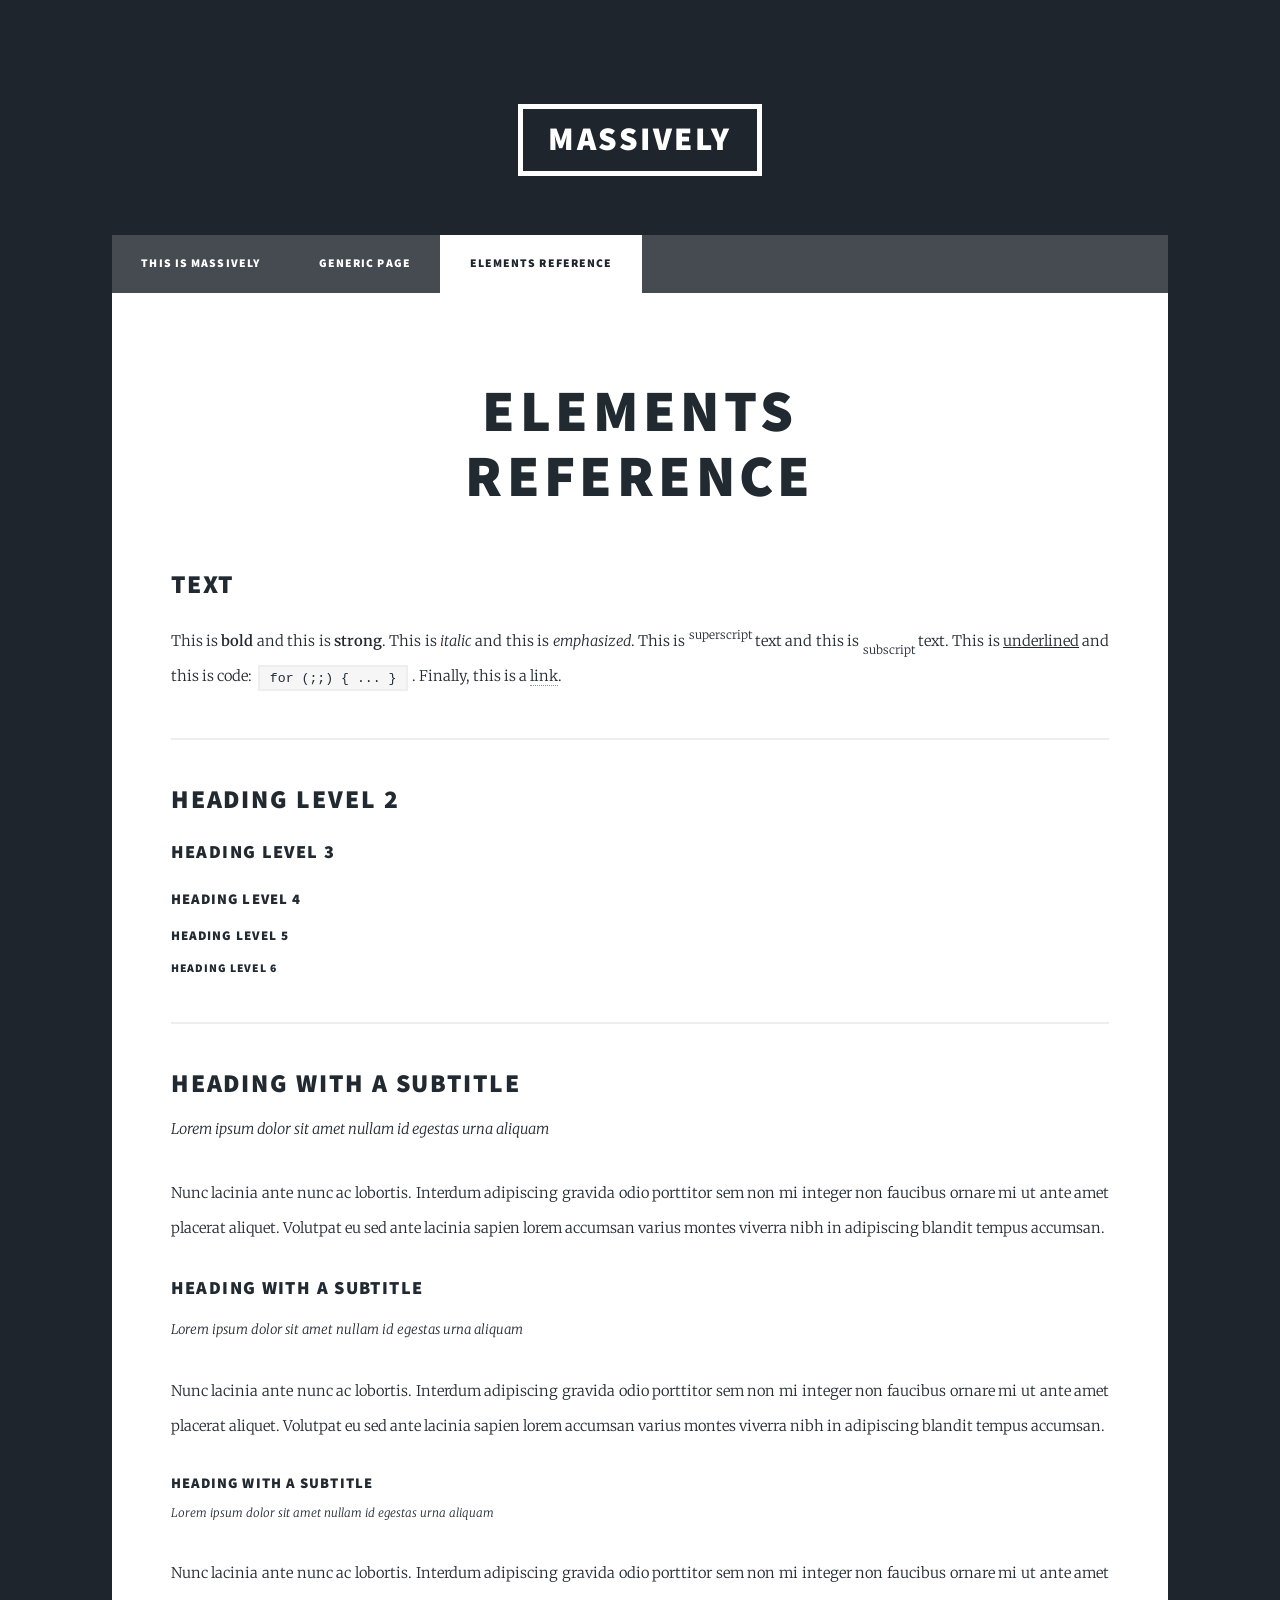
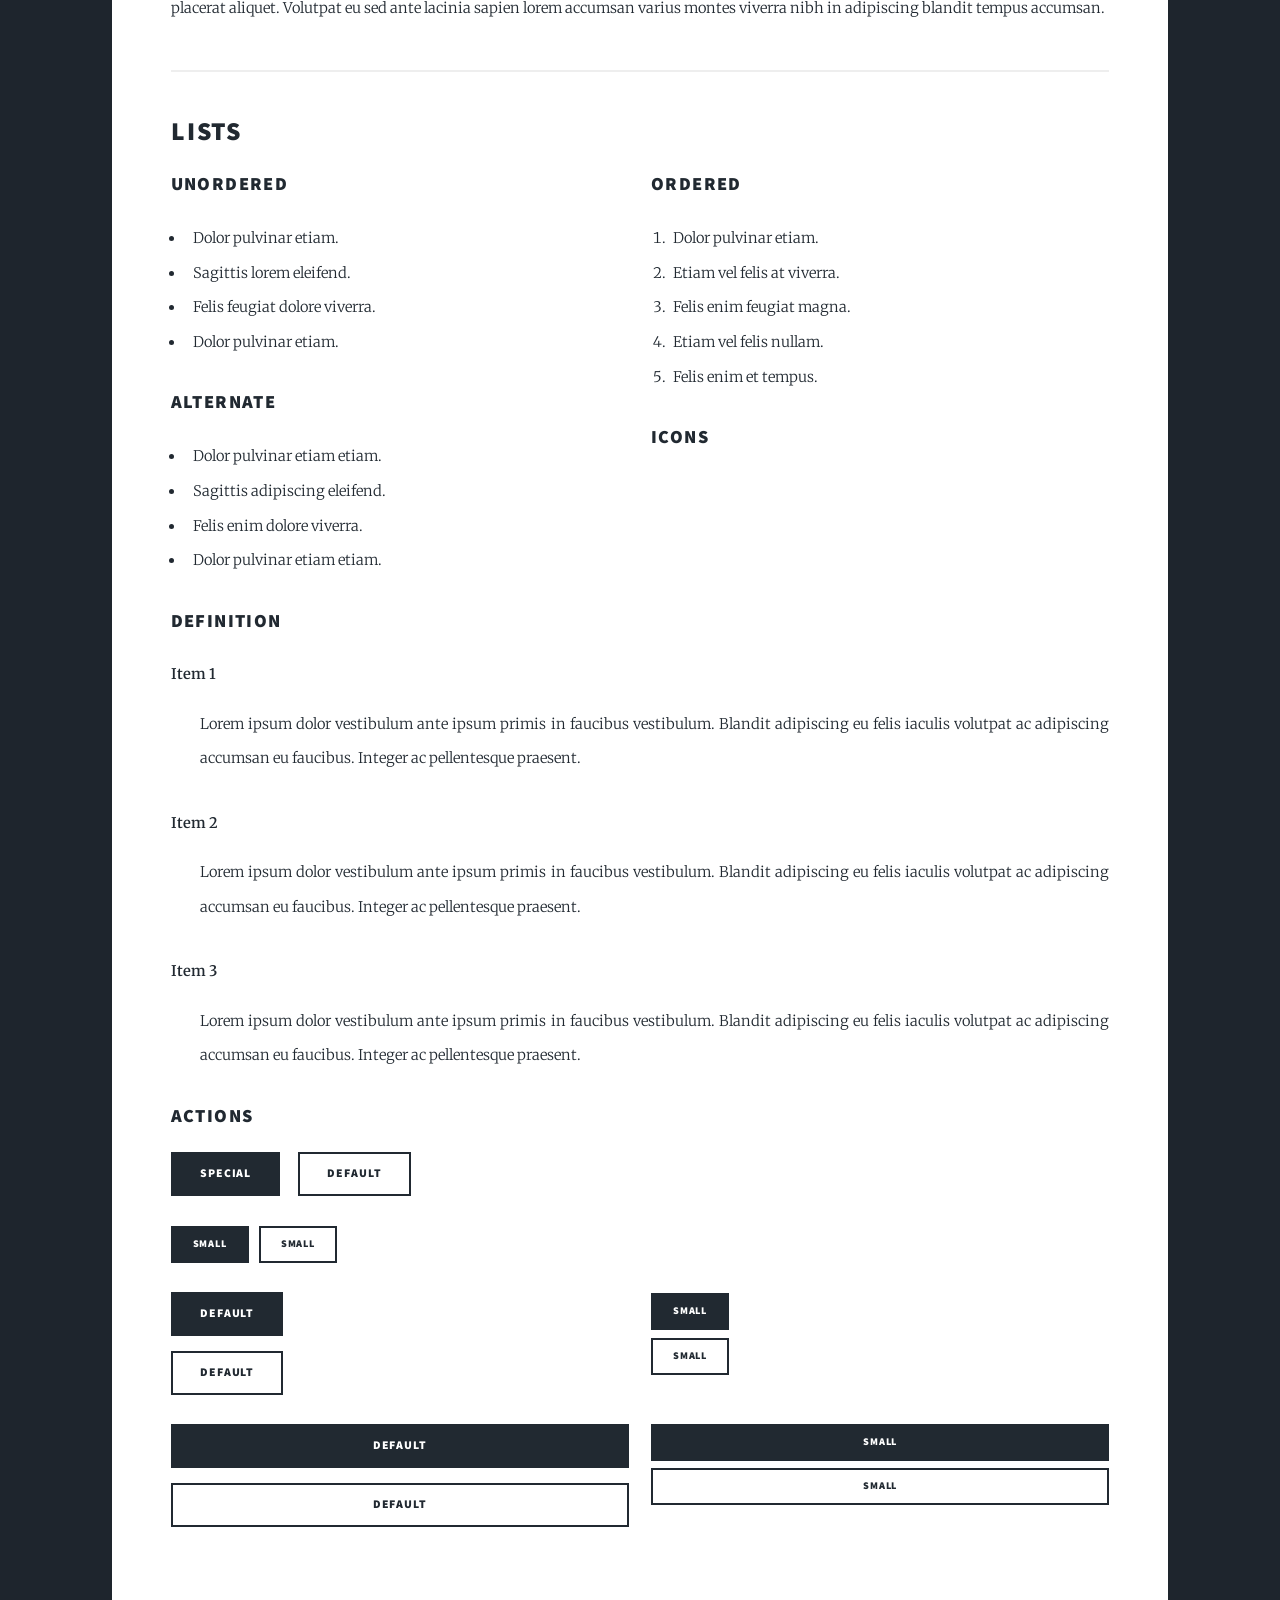
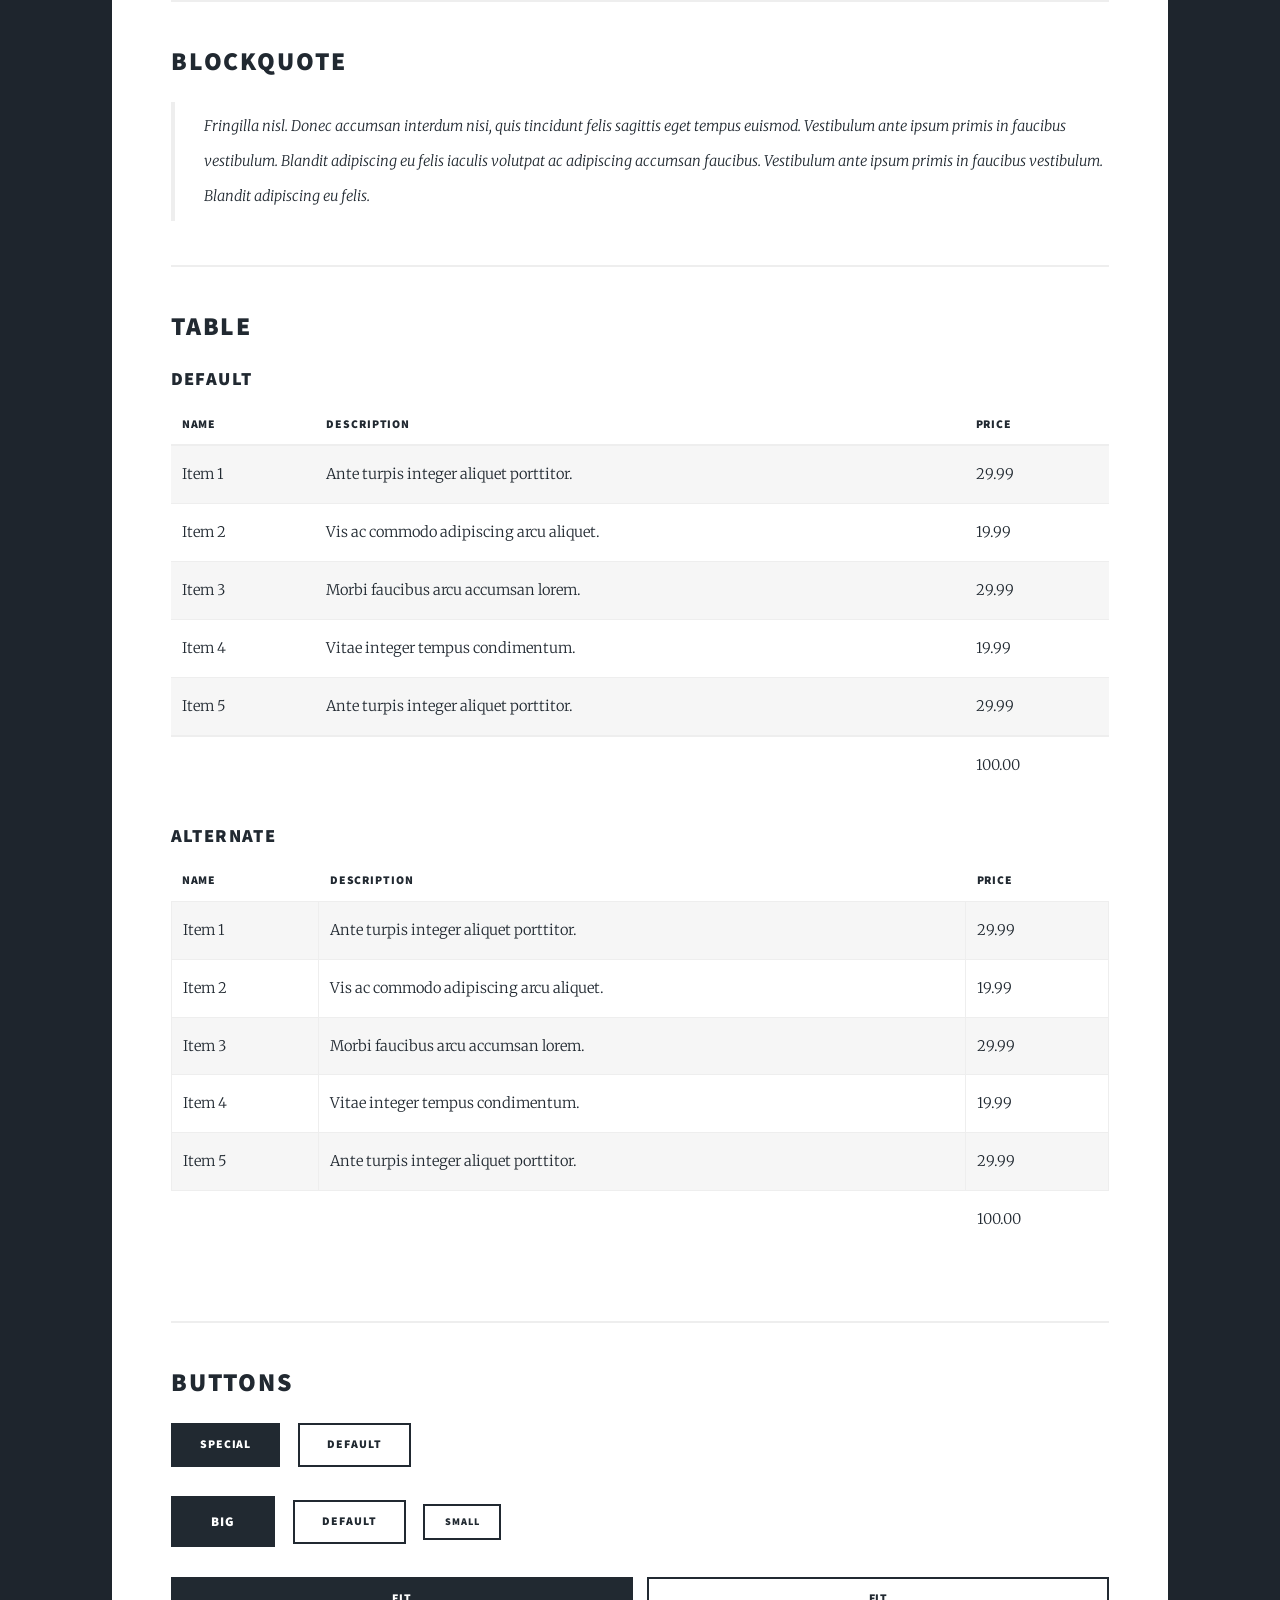
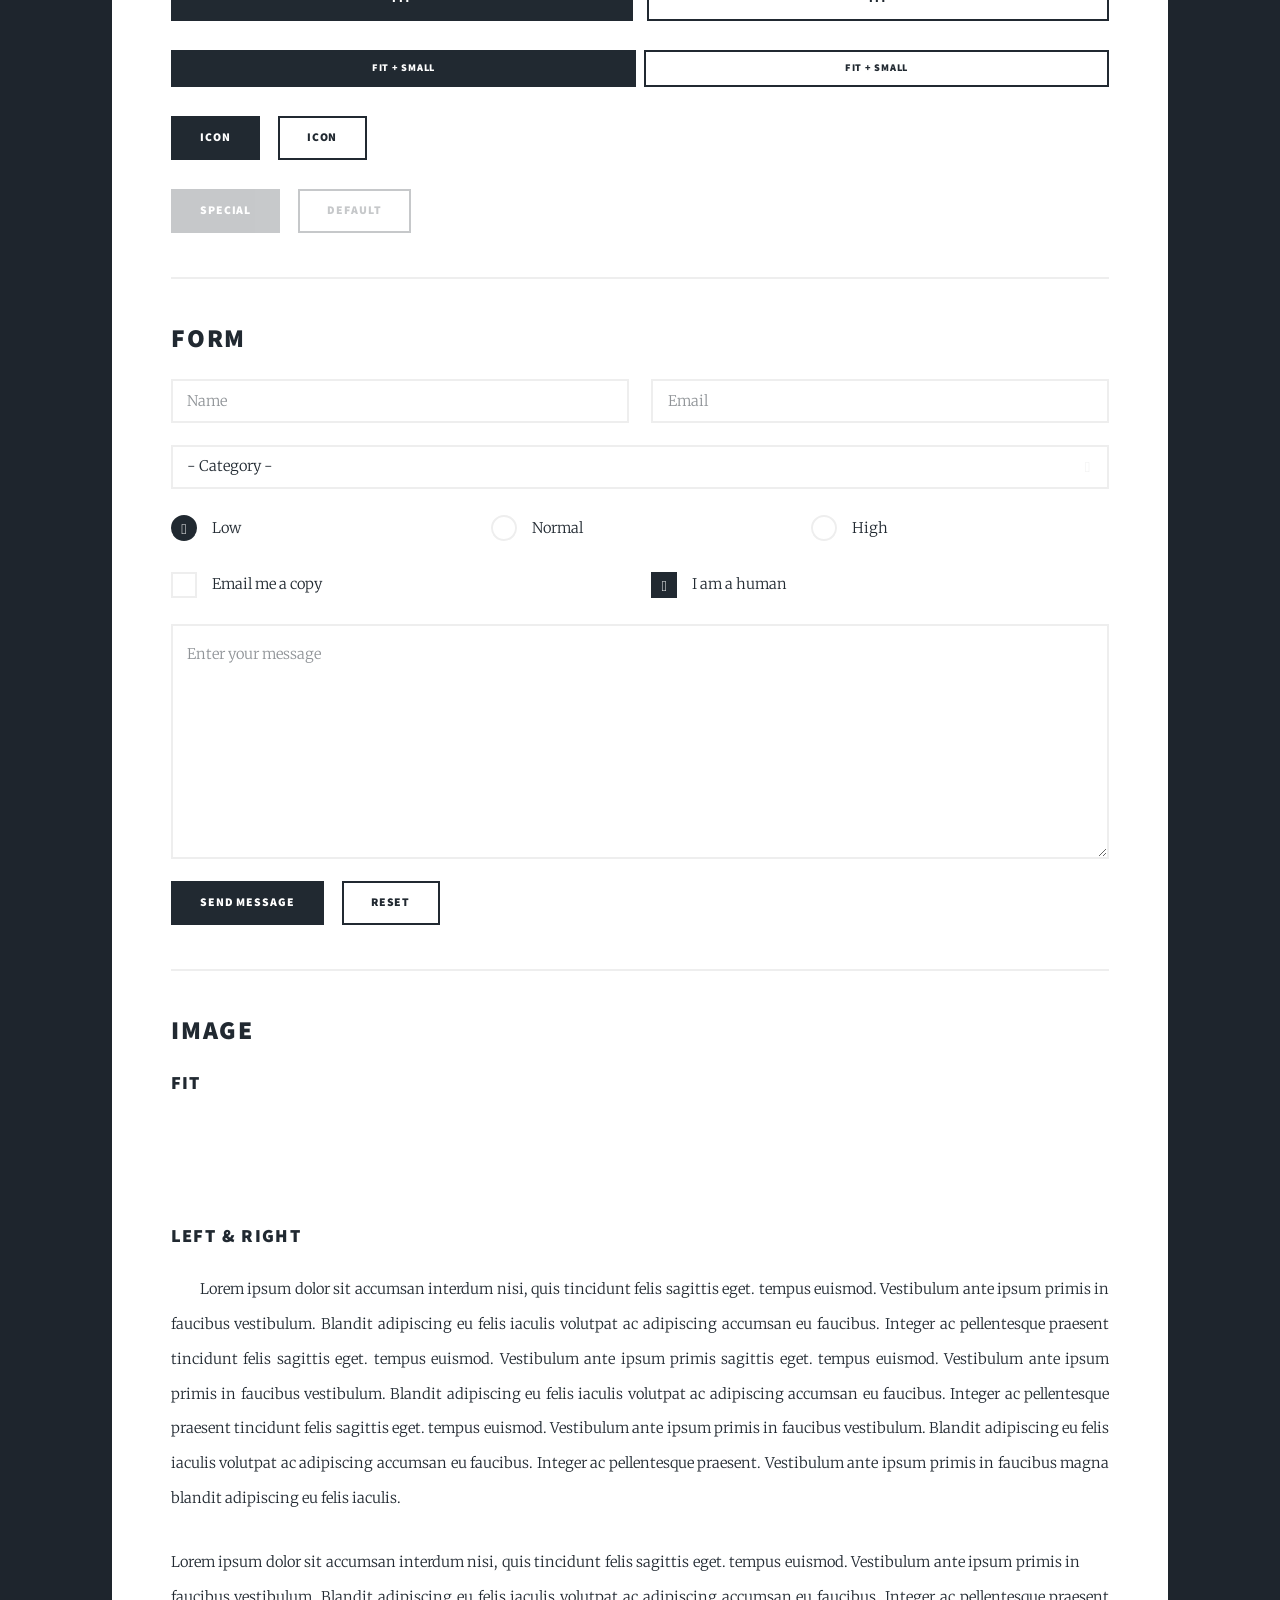
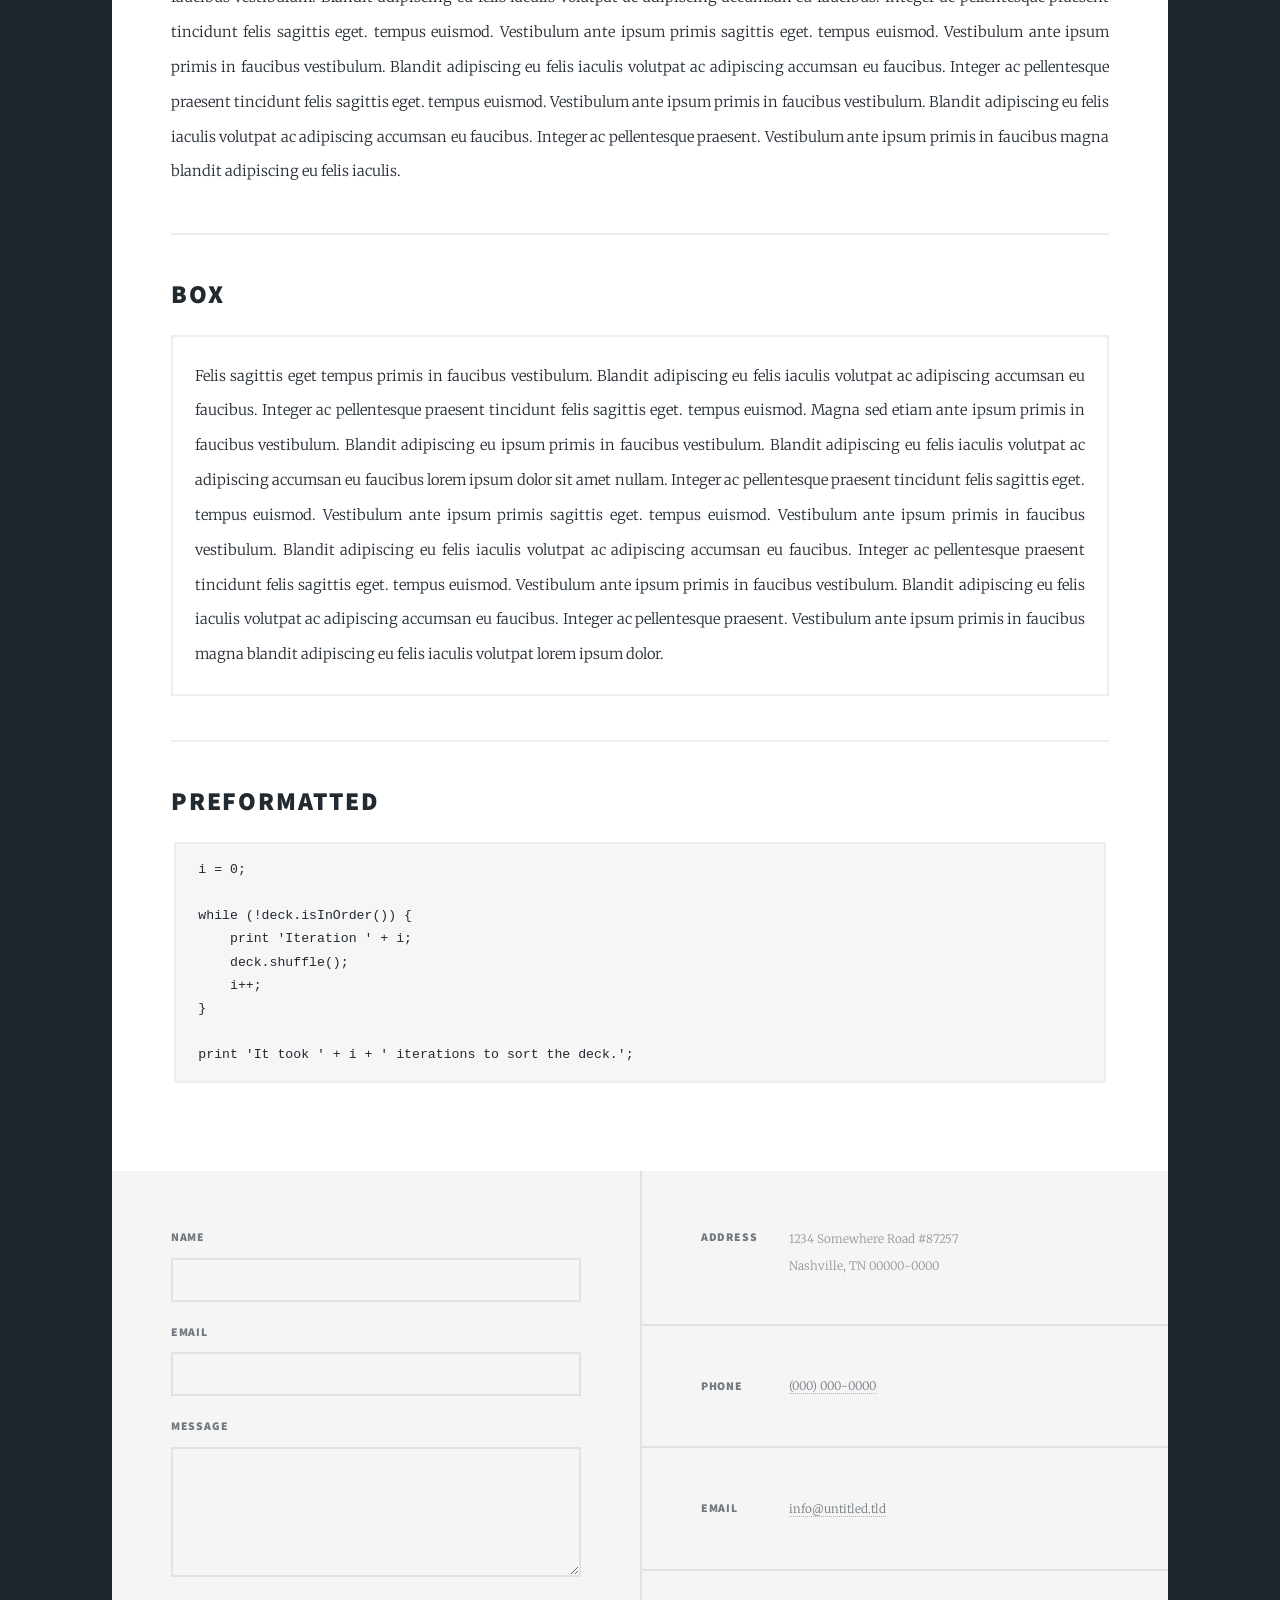
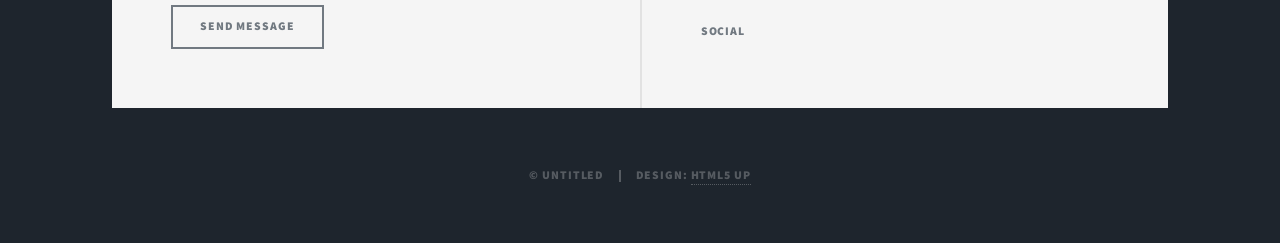
==== elements.html @ ff5e2eab "ss ss" ====
<!DOCTYPE HTML>
<!--
	Massively by HTML5 UP
	html5up.net | @ajlkn
	Free for personal and commercial use under the CCA 3.0 license (html5up.net/license)
-->
<html>
	<head>
		<title>Elements Reference - Massively by HTML5 UP</title>
		<meta charset="utf-8" />
		<meta name="viewport" content="width=device-width, initial-scale=1, user-scalable=no" />
		<link rel="stylesheet" href="assets/css/main.css" />
		<noscript><link rel="stylesheet" href="assets/css/noscript.css" /></noscript>
	</head>
	<body class="is-loading">

		<!-- Wrapper -->
			<div id="wrapper">

				<!-- Header -->
					<header id="header">
						<a href="index.html" class="logo">Massively</a>
					</header>

				<!-- Nav -->
					<nav id="nav">
						<ul class="links">
							<li><a href="index.html">This is Massively</a></li>
							<li><a href="generic.html">Generic Page</a></li>
							<li class="active"><a href="elements.html">Elements Reference</a></li>
						</ul>
						<ul class="icons">
							<li><a href="#" class="icon fa-twitter"><span class="label">Twitter</span></a></li>
							<li><a href="#" class="icon fa-facebook"><span class="label">Facebook</span></a></li>
							<li><a href="#" class="icon fa-instagram"><span class="label">Instagram</span></a></li>
							<li><a href="#" class="icon fa-github"><span class="label">GitHub</span></a></li>
						</ul>
					</nav>

				<!-- Main -->
					<div id="main">

						<!-- Post -->
							<section class="post">
								<header class="major">
									<h1>Elements<br />
									Reference</h1>
								</header>

								<!-- Text stuff -->
									<h2>Text</h2>
									<p>This is <b>bold</b> and this is <strong>strong</strong>. This is <i>italic</i> and this is <em>emphasized</em>.
									This is <sup>superscript</sup> text and this is <sub>subscript</sub> text.
									This is <u>underlined</u> and this is code: <code>for (;;) { ... }</code>.
									Finally, this is a <a href="#">link</a>.</p>
									<hr />
									<h2>Heading Level 2</h2>
									<h3>Heading Level 3</h3>
									<h4>Heading Level 4</h4>
									<h5>Heading Level 5</h5>
									<h6>Heading Level 6</h6>
									<hr />
									<header>
										<h2>Heading with a Subtitle</h2>
										<p>Lorem ipsum dolor sit amet nullam id egestas urna aliquam</p>
									</header>
									<p>Nunc lacinia ante nunc ac lobortis. Interdum adipiscing gravida odio porttitor sem non mi integer non faucibus ornare mi ut ante amet placerat aliquet. Volutpat eu sed ante lacinia sapien lorem accumsan varius montes viverra nibh in adipiscing blandit tempus accumsan.</p>
									<header>
										<h3>Heading with a Subtitle</h3>
										<p>Lorem ipsum dolor sit amet nullam id egestas urna aliquam</p>
									</header>
									<p>Nunc lacinia ante nunc ac lobortis. Interdum adipiscing gravida odio porttitor sem non mi integer non faucibus ornare mi ut ante amet placerat aliquet. Volutpat eu sed ante lacinia sapien lorem accumsan varius montes viverra nibh in adipiscing blandit tempus accumsan.</p>
									<header>
										<h4>Heading with a Subtitle</h4>
										<p>Lorem ipsum dolor sit amet nullam id egestas urna aliquam</p>
									</header>
									<p>Nunc lacinia ante nunc ac lobortis. Interdum adipiscing gravida odio porttitor sem non mi integer non faucibus ornare mi ut ante amet placerat aliquet. Volutpat eu sed ante lacinia sapien lorem accumsan varius montes viverra nibh in adipiscing blandit tempus accumsan.</p>

									<hr />

								<!-- Lists -->
									<h2>Lists</h2>
									<div class="row">
										<div class="6u 12u$(small)">

											<h3>Unordered</h3>
											<ul>
												<li>Dolor pulvinar etiam.</li>
												<li>Sagittis lorem eleifend.</li>
												<li>Felis feugiat dolore viverra.</li>
												<li>Dolor pulvinar etiam.</li>
											</ul>

											<h3>Alternate</h3>
											<ul class="alt">
												<li>Dolor pulvinar etiam etiam.</li>
												<li>Sagittis adipiscing eleifend.</li>
												<li>Felis enim dolore viverra.</li>
												<li>Dolor pulvinar etiam etiam.</li>
											</ul>

										</div>
										<div class="6u$ 12u$(small)">

											<h3>Ordered</h3>
											<ol>
												<li>Dolor pulvinar etiam.</li>
												<li>Etiam vel felis at viverra.</li>
												<li>Felis enim feugiat magna.</li>
												<li>Etiam vel felis nullam.</li>
												<li>Felis enim et tempus.</li>
											</ol>

											<h3>Icons</h3>
											<ul class="icons">
												<li><a href="#" class="icon fa-twitter"><span class="label">Twitter</span></a></li>
												<li><a href="#" class="icon fa-facebook"><span class="label">Facebook</span></a></li>
												<li><a href="#" class="icon fa-instagram"><span class="label">Instagram</span></a></li>
												<li><a href="#" class="icon fa-github"><span class="label">Github</span></a></li>
												<li><a href="#" class="icon fa-dribbble"><span class="label">Dribbble</span></a></li>
											</ul>
											<ul class="icons alt">
												<li><a href="#" class="icon alt fa-twitter"><span class="label">Twitter</span></a></li>
												<li><a href="#" class="icon alt fa-facebook"><span class="label">Facebook</span></a></li>
												<li><a href="#" class="icon alt fa-instagram"><span class="label">Instagram</span></a></li>
												<li><a href="#" class="icon alt fa-github"><span class="label">Github</span></a></li>
												<li><a href="#" class="icon alt fa-dribbble"><span class="label">Dribbble</span></a></li>
											</ul>

										</div>
									</div>
									<h3>Definition</h3>
									<dl>
										<dt>Item 1</dt>
										<dd>
											<p>Lorem ipsum dolor vestibulum ante ipsum primis in faucibus vestibulum. Blandit adipiscing eu felis iaculis volutpat ac adipiscing accumsan eu faucibus. Integer ac pellentesque praesent.</p>
										</dd>
										<dt>Item 2</dt>
										<dd>
											<p>Lorem ipsum dolor vestibulum ante ipsum primis in faucibus vestibulum. Blandit adipiscing eu felis iaculis volutpat ac adipiscing accumsan eu faucibus. Integer ac pellentesque praesent.</p>
										</dd>
										<dt>Item 3</dt>
										<dd>
											<p>Lorem ipsum dolor vestibulum ante ipsum primis in faucibus vestibulum. Blandit adipiscing eu felis iaculis volutpat ac adipiscing accumsan eu faucibus. Integer ac pellentesque praesent.</p>
										</dd>
									</dl>

									<h3>Actions</h3>
									<ul class="actions">
										<li><a href="#" class="button special">Special</a></li>
										<li><a href="#" class="button">Default</a></li>
									</ul>
									<ul class="actions small">
										<li><a href="#" class="button special small">Small</a></li>
										<li><a href="#" class="button small">Small</a></li>
									</ul>
									<div class="row">
										<div class="6u 12u$(small)">
											<ul class="actions vertical">
												<li><a href="#" class="button special">Default</a></li>
												<li><a href="#" class="button">Default</a></li>
											</ul>
										</div>
										<div class="6u 12u$(small)">
											<ul class="actions vertical small">
												<li><a href="#" class="button special small">Small</a></li>
												<li><a href="#" class="button small">Small</a></li>
											</ul>
										</div>
									</div>
									<div class="row">
										<div class="6u 12u$(small)">
											<ul class="actions vertical">
												<li><a href="#" class="button special fit">Default</a></li>
												<li><a href="#" class="button fit">Default</a></li>
											</ul>
										</div>
										<div class="6u$ 12u$(small)">
											<ul class="actions vertical small">
												<li><a href="#" class="button special small fit">Small</a></li>
												<li><a href="#" class="button small fit">Small</a></li>
											</ul>
										</div>
									</div>

									<hr />

								<!-- Blockquote -->
									<h2>Blockquote</h2>
									<blockquote>Fringilla nisl. Donec accumsan interdum nisi, quis tincidunt felis sagittis eget tempus euismod. Vestibulum ante ipsum primis in faucibus vestibulum. Blandit adipiscing eu felis iaculis volutpat ac adipiscing accumsan faucibus. Vestibulum ante ipsum primis in faucibus vestibulum. Blandit adipiscing eu felis.</blockquote>

									<hr />

								<!-- Table -->
									<h2>Table</h2>

									<h3>Default</h3>
									<div class="table-wrapper">
										<table>
											<thead>
												<tr>
													<th>Name</th>
													<th>Description</th>
													<th>Price</th>
												</tr>
											</thead>
											<tbody>
												<tr>
													<td>Item 1</td>
													<td>Ante turpis integer aliquet porttitor.</td>
													<td>29.99</td>
												</tr>
												<tr>
													<td>Item 2</td>
													<td>Vis ac commodo adipiscing arcu aliquet.</td>
													<td>19.99</td>
												</tr>
												<tr>
													<td>Item 3</td>
													<td> Morbi faucibus arcu accumsan lorem.</td>
													<td>29.99</td>
												</tr>
												<tr>
													<td>Item 4</td>
													<td>Vitae integer tempus condimentum.</td>
													<td>19.99</td>
												</tr>
												<tr>
													<td>Item 5</td>
													<td>Ante turpis integer aliquet porttitor.</td>
													<td>29.99</td>
												</tr>
											</tbody>
											<tfoot>
												<tr>
													<td colspan="2"></td>
													<td>100.00</td>
												</tr>
											</tfoot>
										</table>
									</div>

									<h3>Alternate</h3>
									<div class="table-wrapper">
										<table class="alt">
											<thead>
												<tr>
													<th>Name</th>
													<th>Description</th>
													<th>Price</th>
												</tr>
											</thead>
											<tbody>
												<tr>
													<td>Item 1</td>
													<td>Ante turpis integer aliquet porttitor.</td>
													<td>29.99</td>
												</tr>
												<tr>
													<td>Item 2</td>
													<td>Vis ac commodo adipiscing arcu aliquet.</td>
													<td>19.99</td>
												</tr>
												<tr>
													<td>Item 3</td>
													<td> Morbi faucibus arcu accumsan lorem.</td>
													<td>29.99</td>
												</tr>
												<tr>
													<td>Item 4</td>
													<td>Vitae integer tempus condimentum.</td>
													<td>19.99</td>
												</tr>
												<tr>
													<td>Item 5</td>
													<td>Ante turpis integer aliquet porttitor.</td>
													<td>29.99</td>
												</tr>
											</tbody>
											<tfoot>
												<tr>
													<td colspan="2"></td>
													<td>100.00</td>
												</tr>
											</tfoot>
										</table>
									</div>

									<hr />

								<!-- Buttons -->
									<h2>Buttons</h2>
									<ul class="actions">
										<li><a href="#" class="button special">Special</a></li>
										<li><a href="#" class="button">Default</a></li>
									</ul>
									<ul class="actions">
										<li><a href="#" class="button special big">Big</a></li>
										<li><a href="#" class="button">Default</a></li>
										<li><a href="#" class="button small">Small</a></li>
									</ul>
									<ul class="actions fit">
										<li><a href="#" class="button special fit">Fit</a></li>
										<li><a href="#" class="button fit">Fit</a></li>
									</ul>
									<ul class="actions fit small">
										<li><a href="#" class="button special fit small">Fit + Small</a></li>
										<li><a href="#" class="button fit small">Fit + Small</a></li>
									</ul>
									<ul class="actions">
										<li><a href="#" class="button special icon fa-search">Icon</a></li>
										<li><a href="#" class="button icon fa-download">Icon</a></li>
									</ul>
									<ul class="actions">
										<li><span class="button special disabled">Special</span></li>
										<li><span class="button disabled">Default</span></li>
									</ul>

									<hr />

								<!-- Form -->
									<h2>Form</h2>

									<form method="post" action="#" class="alt">
										<div class="row uniform">
											<div class="6u 12u$(xsmall)">
												<input type="text" name="demo-name" id="demo-name" value="" placeholder="Name" />
											</div>
											<div class="6u$ 12u$(xsmall)">
												<input type="email" name="demo-email" id="demo-email" value="" placeholder="Email" />
											</div>
											<!-- Break -->
											<div class="12u$">
												<div class="select-wrapper">
													<select name="demo-category" id="demo-category">
														<option value="">- Category -</option>
														<option value="1">Manufacturing</option>
														<option value="1">Shipping</option>
														<option value="1">Administration</option>
														<option value="1">Human Resources</option>
													</select>
												</div>
											</div>
											<!-- Break -->
											<div class="4u 12u$(small)">
												<input type="radio" id="demo-priority-low" name="demo-priority" checked>
												<label for="demo-priority-low">Low</label>
											</div>
											<div class="4u 12u$(small)">
												<input type="radio" id="demo-priority-normal" name="demo-priority">
												<label for="demo-priority-normal">Normal</label>
											</div>
											<div class="4u$ 12u$(small)">
												<input type="radio" id="demo-priority-high" name="demo-priority">
												<label for="demo-priority-high">High</label>
											</div>
											<!-- Break -->
											<div class="6u 12u$(small)">
												<input type="checkbox" id="demo-copy" name="demo-copy">
												<label for="demo-copy">Email me a copy</label>
											</div>
											<div class="6u$ 12u$(small)">
												<input type="checkbox" id="demo-human" name="demo-human" checked>
												<label for="demo-human">I am a human</label>
											</div>
											<!-- Break -->
											<div class="12u$">
												<textarea name="demo-message" id="demo-message" placeholder="Enter your message" rows="6"></textarea>
											</div>
											<!-- Break -->
											<div class="12u$">
												<ul class="actions">
													<li><input type="submit" value="Send Message" class="special" /></li>
													<li><input type="reset" value="Reset" /></li>
												</ul>
											</div>
										</div>
									</form>

									<hr />

								<!-- Image -->
									<h2>Image</h2>

									<h3>Fit</h3>
									<span class="image fit"><img src="images/pic01.jpg" alt="" /></span>
									<div class="box alt">
										<div class="row 50% uniform">
											<div class="4u"><span class="image fit"><img src="images/pic02.jpg" alt="" /></span></div>
											<div class="4u"><span class="image fit"><img src="images/pic03.jpg" alt="" /></span></div>
											<div class="4u$"><span class="image fit"><img src="images/pic04.jpg" alt="" /></span></div>
											<!-- Break -->
											<div class="4u"><span class="image fit"><img src="images/pic04.jpg" alt="" /></span></div>
											<div class="4u"><span class="image fit"><img src="images/pic02.jpg" alt="" /></span></div>
											<div class="4u$"><span class="image fit"><img src="images/pic03.jpg" alt="" /></span></div>
											<!-- Break -->
											<div class="4u"><span class="image fit"><img src="images/pic03.jpg" alt="" /></span></div>
											<div class="4u"><span class="image fit"><img src="images/pic04.jpg" alt="" /></span></div>
											<div class="4u$"><span class="image fit"><img src="images/pic02.jpg" alt="" /></span></div>
										</div>
									</div>

									<h3>Left &amp; Right</h3>
									<p><span class="image left"><img src="images/pic08.jpg" alt="" /></span>Lorem ipsum dolor sit accumsan interdum nisi, quis tincidunt felis sagittis eget. tempus euismod. Vestibulum ante ipsum primis in faucibus vestibulum. Blandit adipiscing eu felis iaculis volutpat ac adipiscing accumsan eu faucibus. Integer ac pellentesque praesent tincidunt felis sagittis eget. tempus euismod. Vestibulum ante ipsum primis sagittis eget. tempus euismod. Vestibulum ante ipsum primis in faucibus vestibulum. Blandit adipiscing eu felis iaculis volutpat ac adipiscing accumsan eu faucibus. Integer ac pellentesque praesent tincidunt felis sagittis eget. tempus euismod. Vestibulum ante ipsum primis in faucibus vestibulum. Blandit adipiscing eu felis iaculis volutpat ac adipiscing accumsan eu faucibus. Integer ac pellentesque praesent. Vestibulum ante ipsum primis in faucibus magna blandit adipiscing eu felis iaculis.</p>
									<p><span class="image right"><img src="images/pic09.jpg" alt="" /></span>Lorem ipsum dolor sit accumsan interdum nisi, quis tincidunt felis sagittis eget. tempus euismod. Vestibulum ante ipsum primis in faucibus vestibulum. Blandit adipiscing eu felis iaculis volutpat ac adipiscing accumsan eu faucibus. Integer ac pellentesque praesent tincidunt felis sagittis eget. tempus euismod. Vestibulum ante ipsum primis sagittis eget. tempus euismod. Vestibulum ante ipsum primis in faucibus vestibulum. Blandit adipiscing eu felis iaculis volutpat ac adipiscing accumsan eu faucibus. Integer ac pellentesque praesent tincidunt felis sagittis eget. tempus euismod. Vestibulum ante ipsum primis in faucibus vestibulum. Blandit adipiscing eu felis iaculis volutpat ac adipiscing accumsan eu faucibus. Integer ac pellentesque praesent. Vestibulum ante ipsum primis in faucibus magna blandit adipiscing eu felis iaculis.</p>

									<hr />

								<!-- Box -->
									<h2>Box</h2>
									<div class="box">
										<p>Felis sagittis eget tempus primis in faucibus vestibulum. Blandit adipiscing eu felis iaculis volutpat ac adipiscing accumsan eu faucibus. Integer ac pellentesque praesent tincidunt felis sagittis eget. tempus euismod. Magna sed etiam ante ipsum primis in faucibus vestibulum. Blandit adipiscing eu ipsum primis in faucibus vestibulum. Blandit adipiscing eu felis iaculis volutpat ac adipiscing accumsan eu faucibus lorem ipsum dolor sit amet nullam. Integer ac pellentesque praesent tincidunt felis sagittis eget. tempus euismod. Vestibulum ante ipsum primis sagittis eget. tempus euismod. Vestibulum ante ipsum primis in faucibus vestibulum. Blandit adipiscing eu felis iaculis volutpat ac adipiscing accumsan eu faucibus. Integer ac pellentesque praesent tincidunt felis sagittis eget. tempus euismod. Vestibulum ante ipsum primis in faucibus vestibulum. Blandit adipiscing eu felis iaculis volutpat ac adipiscing accumsan eu faucibus. Integer ac pellentesque praesent. Vestibulum ante ipsum primis in faucibus magna blandit adipiscing eu felis iaculis volutpat lorem ipsum dolor.</p>
									</div>

									<hr />

								<!-- Preformatted Code -->
									<h2>Preformatted</h2>
									<pre><code>i = 0;

while (!deck.isInOrder()) {
    print 'Iteration ' + i;
    deck.shuffle();
    i++;
}

print 'It took ' + i + ' iterations to sort the deck.';
</code></pre>

							</section>

					</div>

				<!-- Footer -->
					<footer id="footer">
						<section>
							<form method="post" action="#">
								<div class="field">
									<label for="name">Name</label>
									<input type="text" name="name" id="name" />
								</div>
								<div class="field">
									<label for="email">Email</label>
									<input type="text" name="email" id="email" />
								</div>
								<div class="field">
									<label for="message">Message</label>
									<textarea name="message" id="message" rows="3"></textarea>
								</div>
								<ul class="actions">
									<li><input type="submit" value="Send Message" /></li>
								</ul>
							</form>
						</section>
						<section class="split contact">
							<section class="alt">
								<h3>Address</h3>
								<p>1234 Somewhere Road #87257<br />
								Nashville, TN 00000-0000</p>
							</section>
							<section>
								<h3>Phone</h3>
								<p><a href="#">(000) 000-0000</a></p>
							</section>
							<section>
								<h3>Email</h3>
								<p><a href="#">info@untitled.tld</a></p>
							</section>
							<section>
								<h3>Social</h3>
								<ul class="icons alt">
									<li><a href="#" class="icon alt fa-twitter"><span class="label">Twitter</span></a></li>
									<li><a href="#" class="icon alt fa-facebook"><span class="label">Facebook</span></a></li>
									<li><a href="#" class="icon alt fa-instagram"><span class="label">Instagram</span></a></li>
									<li><a href="#" class="icon alt fa-github"><span class="label">GitHub</span></a></li>
								</ul>
							</section>
						</section>
					</footer>

				<!-- Copyright -->
					<div id="copyright">
						<ul><li>&copy; Untitled</li><li>Design: <a href="https://html5up.net">HTML5 UP</a></li></ul>
					</div>

			</div>

		<!-- Scripts -->
			<script src="assets/js/jquery.min.js"></script>
			<script src="assets/js/jquery.scrollex.min.js"></script>
			<script src="assets/js/jquery.scrolly.min.js"></script>
			<script src="assets/js/skel.min.js"></script>
			<script src="assets/js/util.js"></script>
			<script src="assets/js/main.js"></script>

	</body>
</html>
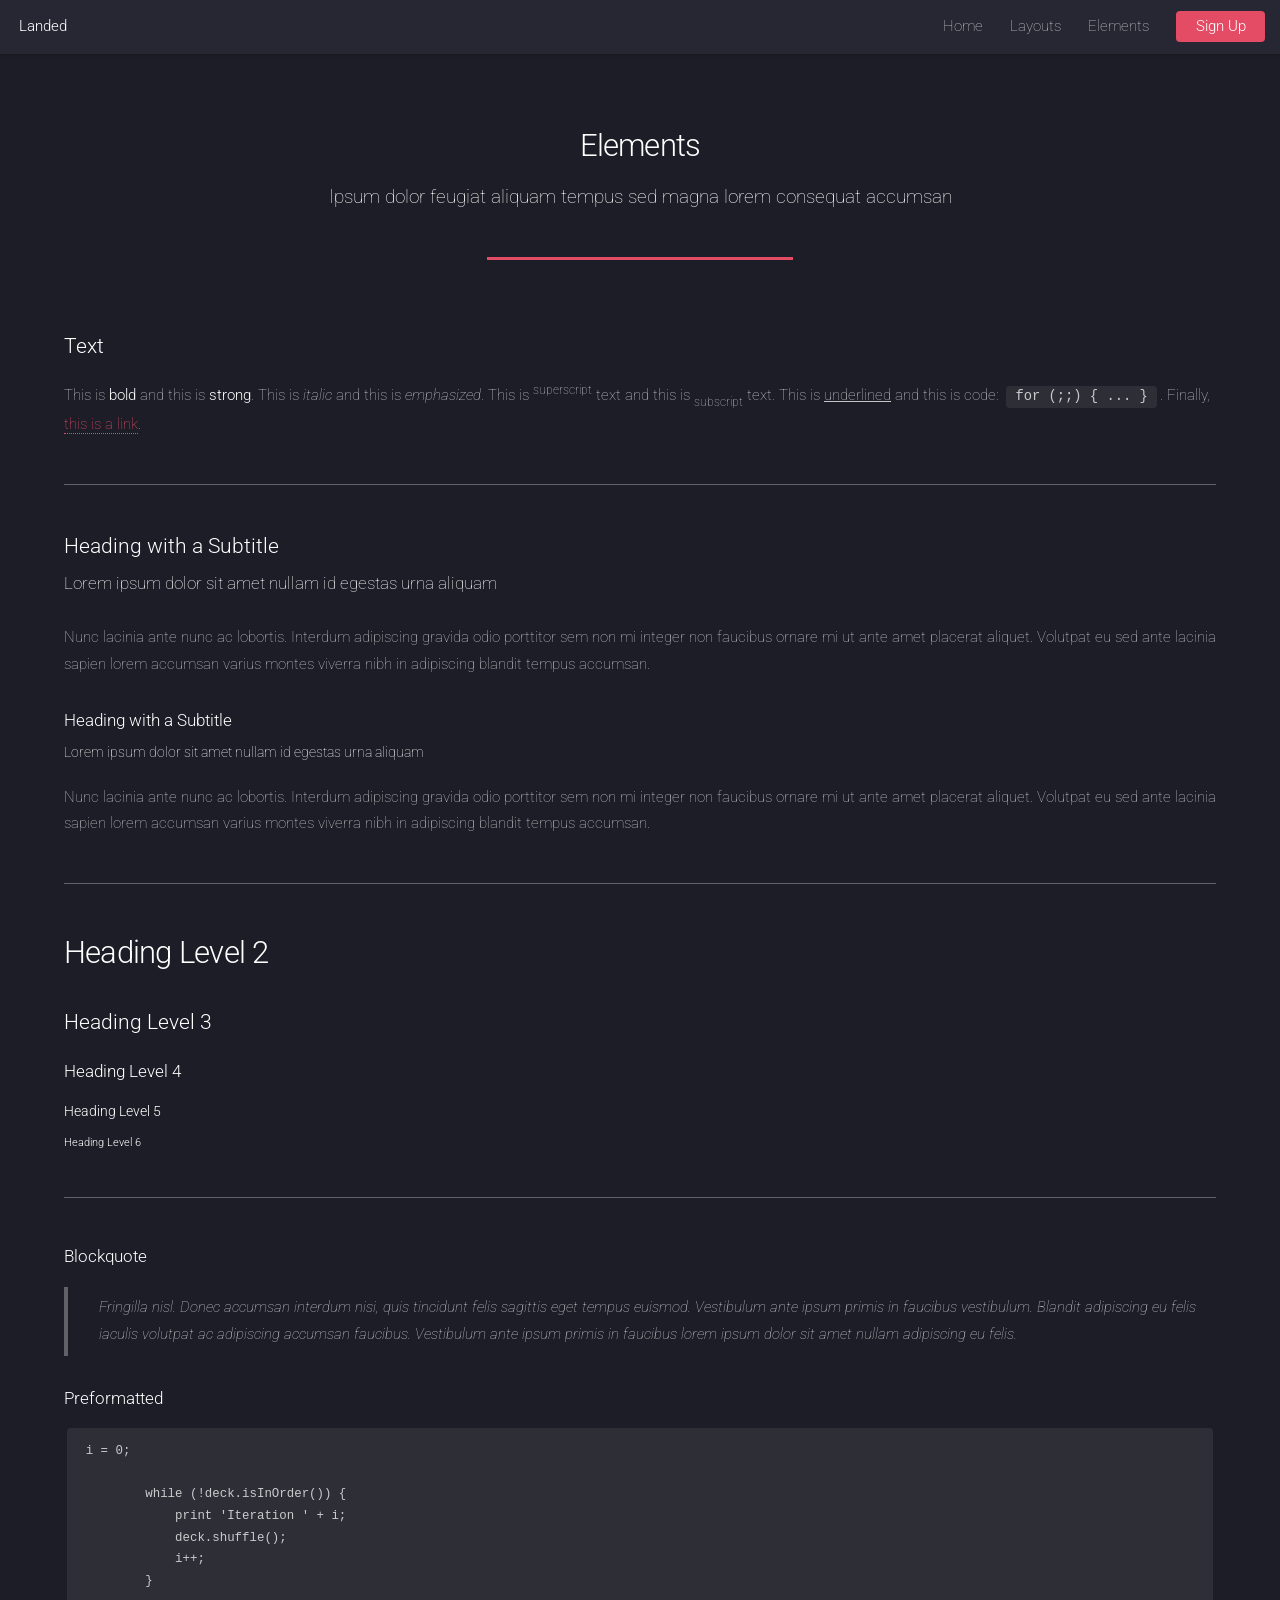
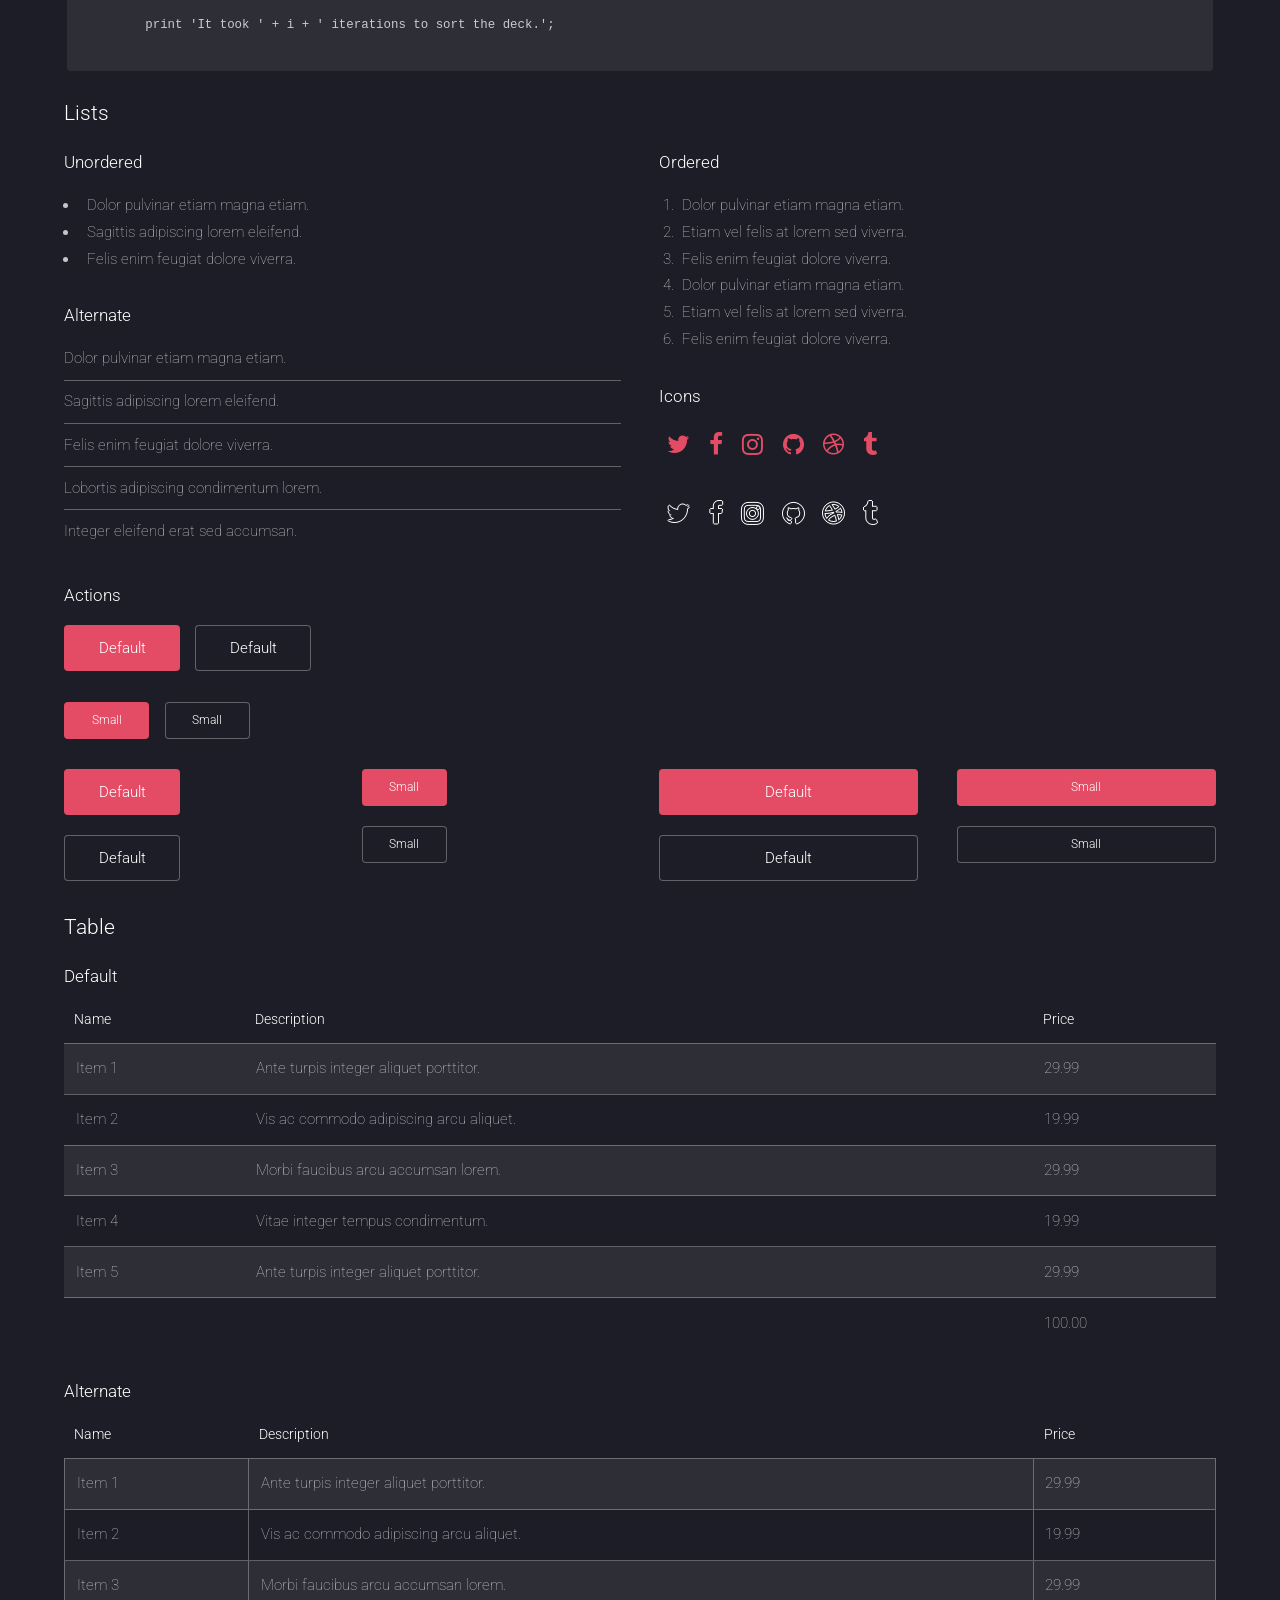
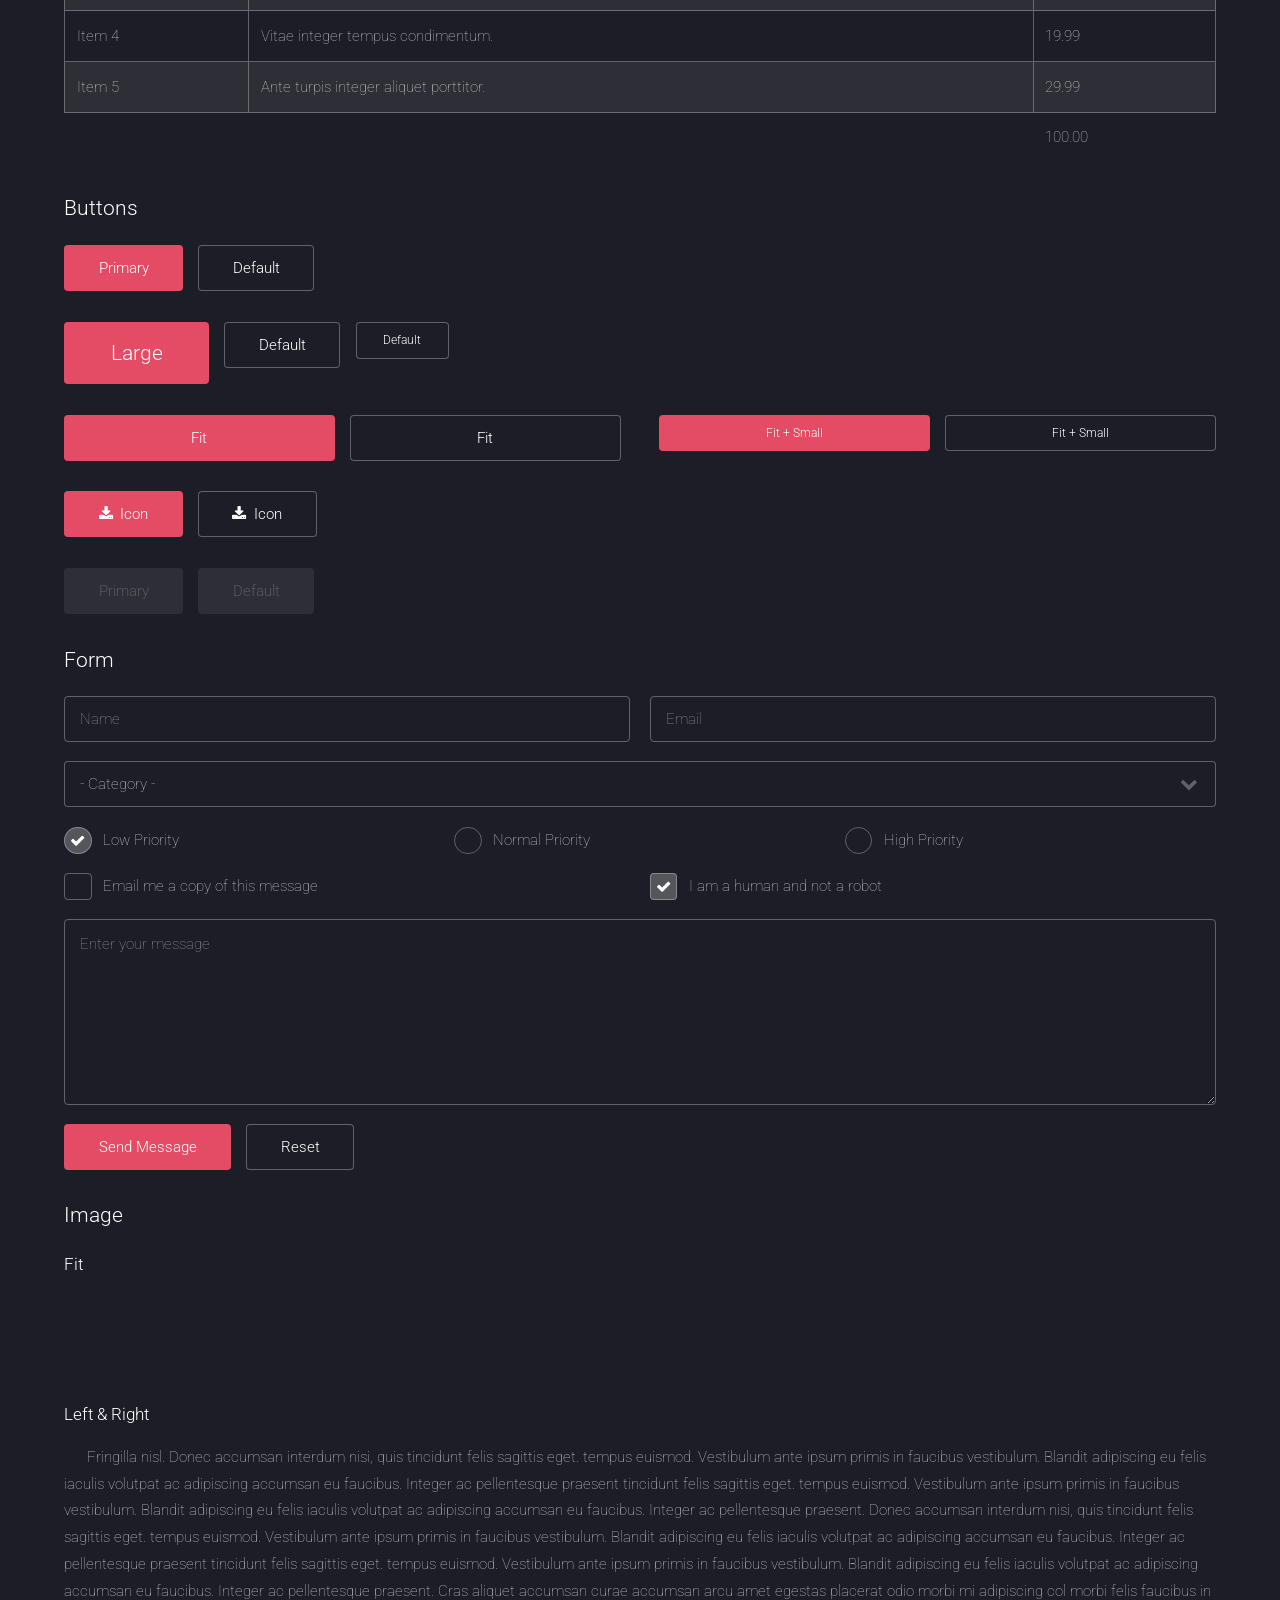
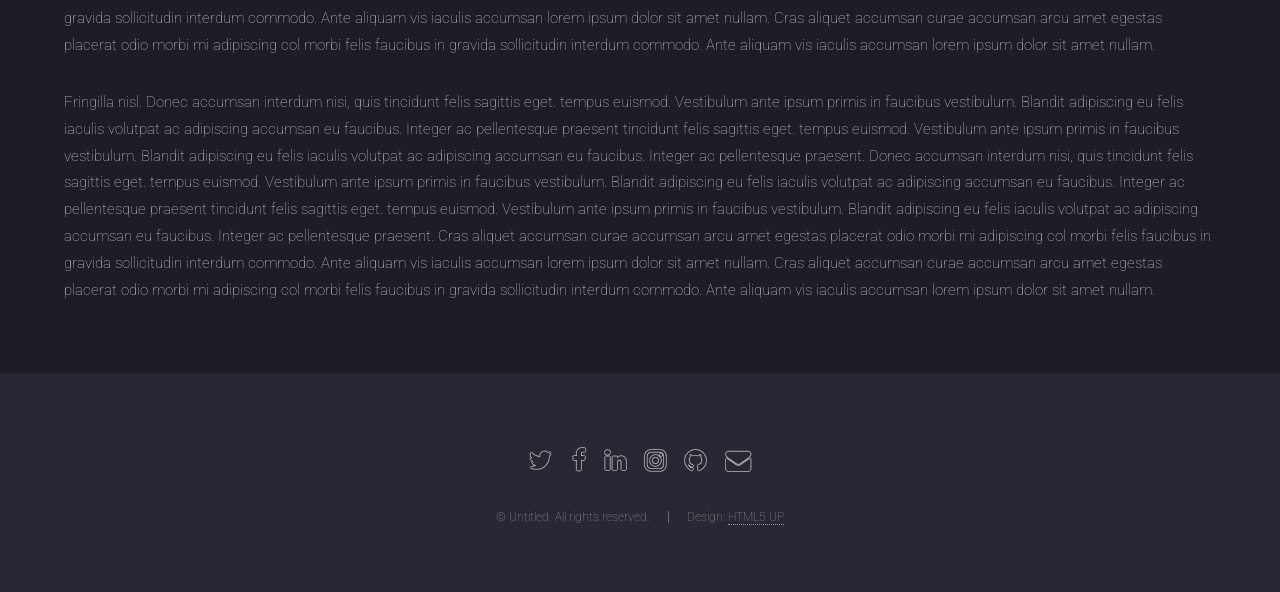
==== commit 1092f86c: "Landed Redesign Testing out responsive HTML5" ====
--- a/elements.html
+++ b/elements.html
@@ -1,495 +1,434 @@
 <!DOCTYPE HTML>
 <!--
-	Massively by HTML5 UP
+	Landed by HTML5 UP
 	html5up.net | @ajlkn
 	Free for personal and commercial use under the CCA 3.0 license (html5up.net/license)
 -->
 <html>
 	<head>
-		<title>Elements Reference - Massively by HTML5 UP</title>
+		<title>Elements - Landed by HTML5 UP</title>
 		<meta charset="utf-8" />
 		<meta name="viewport" content="width=device-width, initial-scale=1, user-scalable=no" />
 		<link rel="stylesheet" href="assets/css/main.css" />
 		<noscript><link rel="stylesheet" href="assets/css/noscript.css" /></noscript>
 	</head>
-	<body class="is-loading">
-
-		<!-- Wrapper -->
-			<div id="wrapper">
-
-				<!-- Header -->
-					<header id="header">
-						<a href="index.html" class="logo">Massively</a>
-					</header>
-
-				<!-- Nav -->
+	<body class="is-preload">
+		<div id="page-wrapper">
+
+			<!-- Header -->
+				<header id="header">
+					<h1 id="logo"><a href="index.html">Landed</a></h1>
 					<nav id="nav">
-						<ul class="links">
-							<li><a href="index.html">This is Massively</a></li>
-							<li><a href="generic.html">Generic Page</a></li>
-							<li class="active"><a href="elements.html">Elements Reference</a></li>
-						</ul>
-						<ul class="icons">
-							<li><a href="#" class="icon fa-twitter"><span class="label">Twitter</span></a></li>
-							<li><a href="#" class="icon fa-facebook"><span class="label">Facebook</span></a></li>
-							<li><a href="#" class="icon fa-instagram"><span class="label">Instagram</span></a></li>
-							<li><a href="#" class="icon fa-github"><span class="label">GitHub</span></a></li>
+						<ul>
+							<li><a href="index.html">Home</a></li>
+							<li>
+								<a href="#">Layouts</a>
+								<ul>
+									<li><a href="left-sidebar.html">Left Sidebar</a></li>
+									<li><a href="right-sidebar.html">Right Sidebar</a></li>
+									<li><a href="no-sidebar.html">No Sidebar</a></li>
+									<li>
+										<a href="#">Submenu</a>
+										<ul>
+											<li><a href="#">Option 1</a></li>
+											<li><a href="#">Option 2</a></li>
+											<li><a href="#">Option 3</a></li>
+											<li><a href="#">Option 4</a></li>
+										</ul>
+									</li>
+								</ul>
+							</li>
+							<li><a href="elements.html">Elements</a></li>
+							<li><a href="#" class="button primary">Sign Up</a></li>
 						</ul>
 					</nav>
-
-				<!-- Main -->
-					<div id="main">
-
-						<!-- Post -->
-							<section class="post">
-								<header class="major">
-									<h1>Elements<br />
-									Reference</h1>
+				</header>
+
+			<!-- Main -->
+				<div id="main" class="wrapper style1">
+					<div class="container">
+						<header class="major">
+							<h2>Elements</h2>
+							<p>Ipsum dolor feugiat aliquam tempus sed magna lorem consequat accumsan</p>
+						</header>
+
+						<!-- Text -->
+							<section>
+								<h3>Text</h3>
+								<p>This is <b>bold</b> and this is <strong>strong</strong>. This is <i>italic</i> and this is <em>emphasized</em>.
+								This is <sup>superscript</sup> text and this is <sub>subscript</sub> text.
+								This is <u>underlined</u> and this is code: <code>for (;;) { ... }</code>. Finally, <a href="#">this is a link</a>.</p>
+
+								<hr />
+
+								<header>
+									<h3>Heading with a Subtitle</h3>
+									<p>Lorem ipsum dolor sit amet nullam id egestas urna aliquam</p>
 								</header>
-
-								<!-- Text stuff -->
-									<h2>Text</h2>
-									<p>This is <b>bold</b> and this is <strong>strong</strong>. This is <i>italic</i> and this is <em>emphasized</em>.
-									This is <sup>superscript</sup> text and this is <sub>subscript</sub> text.
-									This is <u>underlined</u> and this is code: <code>for (;;) { ... }</code>.
-									Finally, this is a <a href="#">link</a>.</p>
-									<hr />
-									<h2>Heading Level 2</h2>
-									<h3>Heading Level 3</h3>
-									<h4>Heading Level 4</h4>
-									<h5>Heading Level 5</h5>
-									<h6>Heading Level 6</h6>
-									<hr />
-									<header>
-										<h2>Heading with a Subtitle</h2>
-										<p>Lorem ipsum dolor sit amet nullam id egestas urna aliquam</p>
-									</header>
-									<p>Nunc lacinia ante nunc ac lobortis. Interdum adipiscing gravida odio porttitor sem non mi integer non faucibus ornare mi ut ante amet placerat aliquet. Volutpat eu sed ante lacinia sapien lorem accumsan varius montes viverra nibh in adipiscing blandit tempus accumsan.</p>
-									<header>
-										<h3>Heading with a Subtitle</h3>
-										<p>Lorem ipsum dolor sit amet nullam id egestas urna aliquam</p>
-									</header>
-									<p>Nunc lacinia ante nunc ac lobortis. Interdum adipiscing gravida odio porttitor sem non mi integer non faucibus ornare mi ut ante amet placerat aliquet. Volutpat eu sed ante lacinia sapien lorem accumsan varius montes viverra nibh in adipiscing blandit tempus accumsan.</p>
-									<header>
-										<h4>Heading with a Subtitle</h4>
-										<p>Lorem ipsum dolor sit amet nullam id egestas urna aliquam</p>
-									</header>
-									<p>Nunc lacinia ante nunc ac lobortis. Interdum adipiscing gravida odio porttitor sem non mi integer non faucibus ornare mi ut ante amet placerat aliquet. Volutpat eu sed ante lacinia sapien lorem accumsan varius montes viverra nibh in adipiscing blandit tempus accumsan.</p>
-
-									<hr />
-
-								<!-- Lists -->
-									<h2>Lists</h2>
-									<div class="row">
-										<div class="6u 12u$(small)">
-
-											<h3>Unordered</h3>
-											<ul>
-												<li>Dolor pulvinar etiam.</li>
-												<li>Sagittis lorem eleifend.</li>
-												<li>Felis feugiat dolore viverra.</li>
-												<li>Dolor pulvinar etiam.</li>
+								<p>Nunc lacinia ante nunc ac lobortis. Interdum adipiscing gravida odio porttitor sem non mi integer non faucibus ornare mi ut ante amet placerat aliquet. Volutpat eu sed ante lacinia sapien lorem accumsan varius montes viverra nibh in adipiscing blandit tempus accumsan.</p>
+								<header>
+									<h4>Heading with a Subtitle</h4>
+									<p>Lorem ipsum dolor sit amet nullam id egestas urna aliquam</p>
+								</header>
+								<p>Nunc lacinia ante nunc ac lobortis. Interdum adipiscing gravida odio porttitor sem non mi integer non faucibus ornare mi ut ante amet placerat aliquet. Volutpat eu sed ante lacinia sapien lorem accumsan varius montes viverra nibh in adipiscing blandit tempus accumsan.</p>
+
+								<hr />
+
+								<h2>Heading Level 2</h2>
+								<h3>Heading Level 3</h3>
+								<h4>Heading Level 4</h4>
+								<h5>Heading Level 5</h5>
+								<h6>Heading Level 6</h6>
+
+								<hr />
+
+								<h4>Blockquote</h4>
+								<blockquote>Fringilla nisl. Donec accumsan interdum nisi, quis tincidunt felis sagittis eget tempus euismod. Vestibulum ante ipsum primis in faucibus vestibulum. Blandit adipiscing eu felis iaculis volutpat ac adipiscing accumsan faucibus. Vestibulum ante ipsum primis in faucibus lorem ipsum dolor sit amet nullam adipiscing eu felis.</blockquote>
+
+								<h4>Preformatted</h4>
+								<pre><code>i = 0;
+
+	while (!deck.isInOrder()) {
+	    print 'Iteration ' + i;
+	    deck.shuffle();
+	    i++;
+	}
+
+	print 'It took ' + i + ' iterations to sort the deck.';
+	</code></pre>
+							</section>
+
+						<!-- Lists -->
+							<section>
+								<h3>Lists</h3>
+								<div class="row">
+									<div class="col-6 col-12-xsmall">
+
+										<h4>Unordered</h4>
+										<ul>
+											<li>Dolor pulvinar etiam magna etiam.</li>
+											<li>Sagittis adipiscing lorem eleifend.</li>
+											<li>Felis enim feugiat dolore viverra.</li>
+										</ul>
+
+										<h4>Alternate</h4>
+										<ul class="alt">
+											<li>Dolor pulvinar etiam magna etiam.</li>
+											<li>Sagittis adipiscing lorem eleifend.</li>
+											<li>Felis enim feugiat dolore viverra.</li>
+											<li>Lobortis adipiscing condimentum lorem.</li>
+											<li>Integer eleifend erat sed accumsan.</li>
+										</ul>
+
+									</div>
+									<div class="col-6 col-12-xsmall">
+
+										<h4>Ordered</h4>
+										<ol>
+											<li>Dolor pulvinar etiam magna etiam.</li>
+											<li>Etiam vel felis at lorem sed viverra.</li>
+											<li>Felis enim feugiat dolore viverra.</li>
+											<li>Dolor pulvinar etiam magna etiam.</li>
+											<li>Etiam vel felis at lorem sed viverra.</li>
+											<li>Felis enim feugiat dolore viverra.</li>
+										</ol>
+
+										<h4>Icons</h4>
+										<ul class="icons">
+											<li><a href="#" class="icon fa-twitter"><span class="label">Twitter</span></a></li>
+											<li><a href="#" class="icon fa-facebook"><span class="label">Facebook</span></a></li>
+											<li><a href="#" class="icon fa-instagram"><span class="label">Instagram</span></a></li>
+											<li><a href="#" class="icon fa-github"><span class="label">Github</span></a></li>
+											<li><a href="#" class="icon fa-dribbble"><span class="label">Dribbble</span></a></li>
+											<li><a href="#" class="icon fa-tumblr"><span class="label">Tumblr</span></a></li>
+										</ul>
+										<ul class="icons">
+											<li><a href="#" class="icon alt fa-twitter"><span class="label">Twitter</span></a></li>
+											<li><a href="#" class="icon alt fa-facebook"><span class="label">Facebook</span></a></li>
+											<li><a href="#" class="icon alt fa-instagram"><span class="label">Instagram</span></a></li>
+											<li><a href="#" class="icon alt fa-github"><span class="label">Github</span></a></li>
+											<li><a href="#" class="icon alt fa-dribbble"><span class="label">Dribbble</span></a></li>
+											<li><a href="#" class="icon alt fa-tumblr"><span class="label">Tumblr</span></a></li>
+										</ul>
+
+									</div>
+								</div>
+
+								<h4>Actions</h4>
+								<ul class="actions">
+									<li><a href="#" class="button primary">Default</a></li>
+									<li><a href="#" class="button">Default</a></li>
+								</ul>
+								<ul class="actions small">
+									<li><a href="#" class="button primary small">Small</a></li>
+									<li><a href="#" class="button small">Small</a></li>
+								</ul>
+								<div class="row">
+									<div class="col-3 col-6-medium col-12-xsmall">
+										<ul class="actions stacked">
+											<li><a href="#" class="button primary">Default</a></li>
+											<li><a href="#" class="button">Default</a></li>
+										</ul>
+									</div>
+									<div class="col-3 col-6-medium col-12-xsmall">
+										<ul class="actions stacked">
+											<li><a href="#" class="button primary small">Small</a></li>
+											<li><a href="#" class="button small">Small</a></li>
+										</ul>
+									</div>
+									<div class="col-3 col-6-medium col-12-xsmall">
+										<ul class="actions stacked">
+											<li><a href="#" class="button primary fit">Default</a></li>
+											<li><a href="#" class="button fit">Default</a></li>
+										</ul>
+									</div>
+									<div class="col-3 col-6-medium col-12-xsmall">
+										<ul class="actions stacked">
+											<li><a href="#" class="button primary small fit">Small</a></li>
+											<li><a href="#" class="button small fit">Small</a></li>
+										</ul>
+									</div>
+								</div>
+							</section>
+
+						<!-- Table -->
+							<section>
+								<h3>Table</h3>
+								<h4>Default</h4>
+								<div class="table-wrapper">
+									<table>
+										<thead>
+											<tr>
+												<th>Name</th>
+												<th>Description</th>
+												<th>Price</th>
+											</tr>
+										</thead>
+										<tbody>
+											<tr>
+												<td>Item 1</td>
+												<td>Ante turpis integer aliquet porttitor.</td>
+												<td>29.99</td>
+											</tr>
+											<tr>
+												<td>Item 2</td>
+												<td>Vis ac commodo adipiscing arcu aliquet.</td>
+												<td>19.99</td>
+											</tr>
+											<tr>
+												<td>Item 3</td>
+												<td> Morbi faucibus arcu accumsan lorem.</td>
+												<td>29.99</td>
+											</tr>
+											<tr>
+												<td>Item 4</td>
+												<td>Vitae integer tempus condimentum.</td>
+												<td>19.99</td>
+											</tr>
+											<tr>
+												<td>Item 5</td>
+												<td>Ante turpis integer aliquet porttitor.</td>
+												<td>29.99</td>
+											</tr>
+										</tbody>
+										<tfoot>
+											<tr>
+												<td colspan="2"></td>
+												<td>100.00</td>
+											</tr>
+										</tfoot>
+									</table>
+								</div>
+								<h4>Alternate</h4>
+								<div class="table-wrapper">
+									<table class="alt">
+										<thead>
+											<tr>
+												<th>Name</th>
+												<th>Description</th>
+												<th>Price</th>
+											</tr>
+										</thead>
+										<tbody>
+											<tr>
+												<td>Item 1</td>
+												<td>Ante turpis integer aliquet porttitor.</td>
+												<td>29.99</td>
+											</tr>
+											<tr>
+												<td>Item 2</td>
+												<td>Vis ac commodo adipiscing arcu aliquet.</td>
+												<td>19.99</td>
+											</tr>
+											<tr>
+												<td>Item 3</td>
+												<td> Morbi faucibus arcu accumsan lorem.</td>
+												<td>29.99</td>
+											</tr>
+											<tr>
+												<td>Item 4</td>
+												<td>Vitae integer tempus condimentum.</td>
+												<td>19.99</td>
+											</tr>
+											<tr>
+												<td>Item 5</td>
+												<td>Ante turpis integer aliquet porttitor.</td>
+												<td>29.99</td>
+											</tr>
+										</tbody>
+										<tfoot>
+											<tr>
+												<td colspan="2"></td>
+												<td>100.00</td>
+											</tr>
+										</tfoot>
+									</table>
+								</div>
+							</section>
+
+						<!-- Buttons -->
+							<section>
+								<h3>Buttons</h3>
+								<ul class="actions">
+									<li><a href="#" class="button primary">Primary</a></li>
+									<li><a href="#" class="button">Default</a></li>
+								</ul>
+								<ul class="actions">
+									<li><a href="#" class="button primary large">Large</a></li>
+									<li><a href="#" class="button">Default</a></li>
+									<li><a href="#" class="button small">Default</a></li>
+								</ul>
+								<div class="row">
+									<div class="col-6 col-12-xsmall">
+										<ul class="actions fit">
+											<li><a href="#" class="button primary fit">Fit</a></li>
+											<li><a href="#" class="button fit">Fit</a></li>
+										</ul>
+									</div>
+									<div class="col-6 col-12-xsmall">
+										<ul class="actions fit small">
+											<li><a href="#" class="button primary fit small">Fit + Small</a></li>
+											<li><a href="#" class="button fit small">Fit + Small</a></li>
+										</ul>
+									</div>
+								</div>
+								<ul class="actions">
+									<li><a href="#" class="button primary icon fa-download">Icon</a></li>
+									<li><a href="#" class="button icon fa-download">Icon</a></li>
+								</ul>
+								<ul class="actions">
+									<li><span class="button primary disabled">Primary</span></li>
+									<li><span class="button disabled">Default</span></li>
+								</ul>
+							</section>
+
+						<!-- Form -->
+							<section>
+								<h3>Form</h3>
+								<form method="post" action="#">
+									<div class="row gtr-uniform gtr-50">
+										<div class="col-6 col-12-xsmall">
+											<input type="text" name="name" id="name" value="" placeholder="Name" />
+										</div>
+										<div class="col-6 col-12-xsmall">
+											<input type="email" name="email" id="email" value="" placeholder="Email" />
+										</div>
+										<div class="col-12">
+											<select name="category" id="category">
+												<option value="">- Category -</option>
+												<option value="1">Manufacturing</option>
+												<option value="1">Shipping</option>
+												<option value="1">Administration</option>
+												<option value="1">Human Resources</option>
+											</select>
+										</div>
+										<div class="col-4 col-12-medium">
+											<input type="radio" id="priority-low" name="priority" checked>
+											<label for="priority-low">Low Priority</label>
+										</div>
+										<div class="col-4 col-12-medium">
+											<input type="radio" id="priority-normal" name="priority">
+											<label for="priority-normal">Normal Priority</label>
+										</div>
+										<div class="col-4 col-12-medium">
+											<input type="radio" id="priority-high" name="priority">
+											<label for="priority-high">High Priority</label>
+										</div>
+										<div class="col-6 col-12-medium">
+											<input type="checkbox" id="copy" name="copy">
+											<label for="copy">Email me a copy of this message</label>
+										</div>
+										<div class="col-6 col-12-medium">
+											<input type="checkbox" id="human" name="human" checked>
+											<label for="human">I am a human and not a robot</label>
+										</div>
+										<div class="col-12">
+											<textarea name="message" id="message" placeholder="Enter your message" rows="6"></textarea>
+										</div>
+										<div class="col-12">
+											<ul class="actions">
+												<li><input type="submit" value="Send Message" class="primary" /></li>
+												<li><input type="reset" value="Reset" /></li>
 											</ul>
-
-											<h3>Alternate</h3>
-											<ul class="alt">
-												<li>Dolor pulvinar etiam etiam.</li>
-												<li>Sagittis adipiscing eleifend.</li>
-												<li>Felis enim dolore viverra.</li>
-												<li>Dolor pulvinar etiam etiam.</li>
-											</ul>
-
-										</div>
-										<div class="6u$ 12u$(small)">
-
-											<h3>Ordered</h3>
-											<ol>
-												<li>Dolor pulvinar etiam.</li>
-												<li>Etiam vel felis at viverra.</li>
-												<li>Felis enim feugiat magna.</li>
-												<li>Etiam vel felis nullam.</li>
-												<li>Felis enim et tempus.</li>
-											</ol>
-
-											<h3>Icons</h3>
-											<ul class="icons">
-												<li><a href="#" class="icon fa-twitter"><span class="label">Twitter</span></a></li>
-												<li><a href="#" class="icon fa-facebook"><span class="label">Facebook</span></a></li>
-												<li><a href="#" class="icon fa-instagram"><span class="label">Instagram</span></a></li>
-												<li><a href="#" class="icon fa-github"><span class="label">Github</span></a></li>
-												<li><a href="#" class="icon fa-dribbble"><span class="label">Dribbble</span></a></li>
-											</ul>
-											<ul class="icons alt">
-												<li><a href="#" class="icon alt fa-twitter"><span class="label">Twitter</span></a></li>
-												<li><a href="#" class="icon alt fa-facebook"><span class="label">Facebook</span></a></li>
-												<li><a href="#" class="icon alt fa-instagram"><span class="label">Instagram</span></a></li>
-												<li><a href="#" class="icon alt fa-github"><span class="label">Github</span></a></li>
-												<li><a href="#" class="icon alt fa-dribbble"><span class="label">Dribbble</span></a></li>
-											</ul>
-
-										</div>
-									</div>
-									<h3>Definition</h3>
-									<dl>
-										<dt>Item 1</dt>
-										<dd>
-											<p>Lorem ipsum dolor vestibulum ante ipsum primis in faucibus vestibulum. Blandit adipiscing eu felis iaculis volutpat ac adipiscing accumsan eu faucibus. Integer ac pellentesque praesent.</p>
-										</dd>
-										<dt>Item 2</dt>
-										<dd>
-											<p>Lorem ipsum dolor vestibulum ante ipsum primis in faucibus vestibulum. Blandit adipiscing eu felis iaculis volutpat ac adipiscing accumsan eu faucibus. Integer ac pellentesque praesent.</p>
-										</dd>
-										<dt>Item 3</dt>
-										<dd>
-											<p>Lorem ipsum dolor vestibulum ante ipsum primis in faucibus vestibulum. Blandit adipiscing eu felis iaculis volutpat ac adipiscing accumsan eu faucibus. Integer ac pellentesque praesent.</p>
-										</dd>
-									</dl>
-
-									<h3>Actions</h3>
-									<ul class="actions">
-										<li><a href="#" class="button special">Special</a></li>
-										<li><a href="#" class="button">Default</a></li>
-									</ul>
-									<ul class="actions small">
-										<li><a href="#" class="button special small">Small</a></li>
-										<li><a href="#" class="button small">Small</a></li>
-									</ul>
-									<div class="row">
-										<div class="6u 12u$(small)">
-											<ul class="actions vertical">
-												<li><a href="#" class="button special">Default</a></li>
-												<li><a href="#" class="button">Default</a></li>
-											</ul>
-										</div>
-										<div class="6u 12u$(small)">
-											<ul class="actions vertical small">
-												<li><a href="#" class="button special small">Small</a></li>
-												<li><a href="#" class="button small">Small</a></li>
-											</ul>
-										</div>
-									</div>
-									<div class="row">
-										<div class="6u 12u$(small)">
-											<ul class="actions vertical">
-												<li><a href="#" class="button special fit">Default</a></li>
-												<li><a href="#" class="button fit">Default</a></li>
-											</ul>
-										</div>
-										<div class="6u$ 12u$(small)">
-											<ul class="actions vertical small">
-												<li><a href="#" class="button special small fit">Small</a></li>
-												<li><a href="#" class="button small fit">Small</a></li>
-											</ul>
-										</div>
-									</div>
-
-									<hr />
-
-								<!-- Blockquote -->
-									<h2>Blockquote</h2>
-									<blockquote>Fringilla nisl. Donec accumsan interdum nisi, quis tincidunt felis sagittis eget tempus euismod. Vestibulum ante ipsum primis in faucibus vestibulum. Blandit adipiscing eu felis iaculis volutpat ac adipiscing accumsan faucibus. Vestibulum ante ipsum primis in faucibus vestibulum. Blandit adipiscing eu felis.</blockquote>
-
-									<hr />
-
-								<!-- Table -->
-									<h2>Table</h2>
-
-									<h3>Default</h3>
-									<div class="table-wrapper">
-										<table>
-											<thead>
-												<tr>
-													<th>Name</th>
-													<th>Description</th>
-													<th>Price</th>
-												</tr>
-											</thead>
-											<tbody>
-												<tr>
-													<td>Item 1</td>
-													<td>Ante turpis integer aliquet porttitor.</td>
-													<td>29.99</td>
-												</tr>
-												<tr>
-													<td>Item 2</td>
-													<td>Vis ac commodo adipiscing arcu aliquet.</td>
-													<td>19.99</td>
-												</tr>
-												<tr>
-													<td>Item 3</td>
-													<td> Morbi faucibus arcu accumsan lorem.</td>
-													<td>29.99</td>
-												</tr>
-												<tr>
-													<td>Item 4</td>
-													<td>Vitae integer tempus condimentum.</td>
-													<td>19.99</td>
-												</tr>
-												<tr>
-													<td>Item 5</td>
-													<td>Ante turpis integer aliquet porttitor.</td>
-													<td>29.99</td>
-												</tr>
-											</tbody>
-											<tfoot>
-												<tr>
-													<td colspan="2"></td>
-													<td>100.00</td>
-												</tr>
-											</tfoot>
-										</table>
-									</div>
-
-									<h3>Alternate</h3>
-									<div class="table-wrapper">
-										<table class="alt">
-											<thead>
-												<tr>
-													<th>Name</th>
-													<th>Description</th>
-													<th>Price</th>
-												</tr>
-											</thead>
-											<tbody>
-												<tr>
-													<td>Item 1</td>
-													<td>Ante turpis integer aliquet porttitor.</td>
-													<td>29.99</td>
-												</tr>
-												<tr>
-													<td>Item 2</td>
-													<td>Vis ac commodo adipiscing arcu aliquet.</td>
-													<td>19.99</td>
-												</tr>
-												<tr>
-													<td>Item 3</td>
-													<td> Morbi faucibus arcu accumsan lorem.</td>
-													<td>29.99</td>
-												</tr>
-												<tr>
-													<td>Item 4</td>
-													<td>Vitae integer tempus condimentum.</td>
-													<td>19.99</td>
-												</tr>
-												<tr>
-													<td>Item 5</td>
-													<td>Ante turpis integer aliquet porttitor.</td>
-													<td>29.99</td>
-												</tr>
-											</tbody>
-											<tfoot>
-												<tr>
-													<td colspan="2"></td>
-													<td>100.00</td>
-												</tr>
-											</tfoot>
-										</table>
-									</div>
-
-									<hr />
-
-								<!-- Buttons -->
-									<h2>Buttons</h2>
-									<ul class="actions">
-										<li><a href="#" class="button special">Special</a></li>
-										<li><a href="#" class="button">Default</a></li>
-									</ul>
-									<ul class="actions">
-										<li><a href="#" class="button special big">Big</a></li>
-										<li><a href="#" class="button">Default</a></li>
-										<li><a href="#" class="button small">Small</a></li>
-									</ul>
-									<ul class="actions fit">
-										<li><a href="#" class="button special fit">Fit</a></li>
-										<li><a href="#" class="button fit">Fit</a></li>
-									</ul>
-									<ul class="actions fit small">
-										<li><a href="#" class="button special fit small">Fit + Small</a></li>
-										<li><a href="#" class="button fit small">Fit + Small</a></li>
-									</ul>
-									<ul class="actions">
-										<li><a href="#" class="button special icon fa-search">Icon</a></li>
-										<li><a href="#" class="button icon fa-download">Icon</a></li>
-									</ul>
-									<ul class="actions">
-										<li><span class="button special disabled">Special</span></li>
-										<li><span class="button disabled">Default</span></li>
-									</ul>
-
-									<hr />
-
-								<!-- Form -->
-									<h2>Form</h2>
-
-									<form method="post" action="#" class="alt">
-										<div class="row uniform">
-											<div class="6u 12u$(xsmall)">
-												<input type="text" name="demo-name" id="demo-name" value="" placeholder="Name" />
-											</div>
-											<div class="6u$ 12u$(xsmall)">
-												<input type="email" name="demo-email" id="demo-email" value="" placeholder="Email" />
-											</div>
-											<!-- Break -->
-											<div class="12u$">
-												<div class="select-wrapper">
-													<select name="demo-category" id="demo-category">
-														<option value="">- Category -</option>
-														<option value="1">Manufacturing</option>
-														<option value="1">Shipping</option>
-														<option value="1">Administration</option>
-														<option value="1">Human Resources</option>
-													</select>
-												</div>
-											</div>
-											<!-- Break -->
-											<div class="4u 12u$(small)">
-												<input type="radio" id="demo-priority-low" name="demo-priority" checked>
-												<label for="demo-priority-low">Low</label>
-											</div>
-											<div class="4u 12u$(small)">
-												<input type="radio" id="demo-priority-normal" name="demo-priority">
-												<label for="demo-priority-normal">Normal</label>
-											</div>
-											<div class="4u$ 12u$(small)">
-												<input type="radio" id="demo-priority-high" name="demo-priority">
-												<label for="demo-priority-high">High</label>
-											</div>
-											<!-- Break -->
-											<div class="6u 12u$(small)">
-												<input type="checkbox" id="demo-copy" name="demo-copy">
-												<label for="demo-copy">Email me a copy</label>
-											</div>
-											<div class="6u$ 12u$(small)">
-												<input type="checkbox" id="demo-human" name="demo-human" checked>
-												<label for="demo-human">I am a human</label>
-											</div>
-											<!-- Break -->
-											<div class="12u$">
-												<textarea name="demo-message" id="demo-message" placeholder="Enter your message" rows="6"></textarea>
-											</div>
-											<!-- Break -->
-											<div class="12u$">
-												<ul class="actions">
-													<li><input type="submit" value="Send Message" class="special" /></li>
-													<li><input type="reset" value="Reset" /></li>
-												</ul>
-											</div>
-										</div>
-									</form>
-
-									<hr />
-
-								<!-- Image -->
-									<h2>Image</h2>
-
-									<h3>Fit</h3>
-									<span class="image fit"><img src="images/pic01.jpg" alt="" /></span>
-									<div class="box alt">
-										<div class="row 50% uniform">
-											<div class="4u"><span class="image fit"><img src="images/pic02.jpg" alt="" /></span></div>
-											<div class="4u"><span class="image fit"><img src="images/pic03.jpg" alt="" /></span></div>
-											<div class="4u$"><span class="image fit"><img src="images/pic04.jpg" alt="" /></span></div>
-											<!-- Break -->
-											<div class="4u"><span class="image fit"><img src="images/pic04.jpg" alt="" /></span></div>
-											<div class="4u"><span class="image fit"><img src="images/pic02.jpg" alt="" /></span></div>
-											<div class="4u$"><span class="image fit"><img src="images/pic03.jpg" alt="" /></span></div>
-											<!-- Break -->
-											<div class="4u"><span class="image fit"><img src="images/pic03.jpg" alt="" /></span></div>
-											<div class="4u"><span class="image fit"><img src="images/pic04.jpg" alt="" /></span></div>
-											<div class="4u$"><span class="image fit"><img src="images/pic02.jpg" alt="" /></span></div>
-										</div>
-									</div>
-
-									<h3>Left &amp; Right</h3>
-									<p><span class="image left"><img src="images/pic08.jpg" alt="" /></span>Lorem ipsum dolor sit accumsan interdum nisi, quis tincidunt felis sagittis eget. tempus euismod. Vestibulum ante ipsum primis in faucibus vestibulum. Blandit adipiscing eu felis iaculis volutpat ac adipiscing accumsan eu faucibus. Integer ac pellentesque praesent tincidunt felis sagittis eget. tempus euismod. Vestibulum ante ipsum primis sagittis eget. tempus euismod. Vestibulum ante ipsum primis in faucibus vestibulum. Blandit adipiscing eu felis iaculis volutpat ac adipiscing accumsan eu faucibus. Integer ac pellentesque praesent tincidunt felis sagittis eget. tempus euismod. Vestibulum ante ipsum primis in faucibus vestibulum. Blandit adipiscing eu felis iaculis volutpat ac adipiscing accumsan eu faucibus. Integer ac pellentesque praesent. Vestibulum ante ipsum primis in faucibus magna blandit adipiscing eu felis iaculis.</p>
-									<p><span class="image right"><img src="images/pic09.jpg" alt="" /></span>Lorem ipsum dolor sit accumsan interdum nisi, quis tincidunt felis sagittis eget. tempus euismod. Vestibulum ante ipsum primis in faucibus vestibulum. Blandit adipiscing eu felis iaculis volutpat ac adipiscing accumsan eu faucibus. Integer ac pellentesque praesent tincidunt felis sagittis eget. tempus euismod. Vestibulum ante ipsum primis sagittis eget. tempus euismod. Vestibulum ante ipsum primis in faucibus vestibulum. Blandit adipiscing eu felis iaculis volutpat ac adipiscing accumsan eu faucibus. Integer ac pellentesque praesent tincidunt felis sagittis eget. tempus euismod. Vestibulum ante ipsum primis in faucibus vestibulum. Blandit adipiscing eu felis iaculis volutpat ac adipiscing accumsan eu faucibus. Integer ac pellentesque praesent. Vestibulum ante ipsum primis in faucibus magna blandit adipiscing eu felis iaculis.</p>
-
-									<hr />
-
-								<!-- Box -->
-									<h2>Box</h2>
-									<div class="box">
-										<p>Felis sagittis eget tempus primis in faucibus vestibulum. Blandit adipiscing eu felis iaculis volutpat ac adipiscing accumsan eu faucibus. Integer ac pellentesque praesent tincidunt felis sagittis eget. tempus euismod. Magna sed etiam ante ipsum primis in faucibus vestibulum. Blandit adipiscing eu ipsum primis in faucibus vestibulum. Blandit adipiscing eu felis iaculis volutpat ac adipiscing accumsan eu faucibus lorem ipsum dolor sit amet nullam. Integer ac pellentesque praesent tincidunt felis sagittis eget. tempus euismod. Vestibulum ante ipsum primis sagittis eget. tempus euismod. Vestibulum ante ipsum primis in faucibus vestibulum. Blandit adipiscing eu felis iaculis volutpat ac adipiscing accumsan eu faucibus. Integer ac pellentesque praesent tincidunt felis sagittis eget. tempus euismod. Vestibulum ante ipsum primis in faucibus vestibulum. Blandit adipiscing eu felis iaculis volutpat ac adipiscing accumsan eu faucibus. Integer ac pellentesque praesent. Vestibulum ante ipsum primis in faucibus magna blandit adipiscing eu felis iaculis volutpat lorem ipsum dolor.</p>
-									</div>
-
-									<hr />
-
-								<!-- Preformatted Code -->
-									<h2>Preformatted</h2>
-									<pre><code>i = 0;
-
-while (!deck.isInOrder()) {
-    print 'Iteration ' + i;
-    deck.shuffle();
-    i++;
-}
-
-print 'It took ' + i + ' iterations to sort the deck.';
-</code></pre>
-
+										</div>
+									</div>
+								</form>
+							</section>
+
+						<!-- Image -->
+							<section>
+								<h3>Image</h3>
+								<h4>Fit</h4>
+								<div class="box alt">
+									<div class="row gtr-50 gtr-uniform">
+										<div class="col-12"><span class="image fit"><img src="images/pic07.jpg" alt="" /></span></div>
+										<div class="col-4 col-6-xsmall"><span class="image fit"><img src="images/pic02.jpg" alt="" /></span></div>
+										<div class="col-4 col-6-xsmall"><span class="image fit"><img src="images/pic03.jpg" alt="" /></span></div>
+										<div class="col-4 col-6-xsmall"><span class="image fit"><img src="images/pic04.jpg" alt="" /></span></div>
+										<div class="col-4 col-6-xsmall"><span class="image fit"><img src="images/pic04.jpg" alt="" /></span></div>
+										<div class="col-4 col-6-xsmall"><span class="image fit"><img src="images/pic02.jpg" alt="" /></span></div>
+										<div class="col-4 col-6-xsmall"><span class="image fit"><img src="images/pic03.jpg" alt="" /></span></div>
+										<div class="col-4 col-6-xsmall"><span class="image fit"><img src="images/pic03.jpg" alt="" /></span></div>
+										<div class="col-4 col-6-xsmall"><span class="image fit"><img src="images/pic04.jpg" alt="" /></span></div>
+										<div class="col-4 col-6-xsmall"><span class="image fit"><img src="images/pic02.jpg" alt="" /></span></div>
+										<div class="col-4 col-6-xsmall"><span class="image fit"><img src="images/pic02.jpg" alt="" /></span></div>
+										<div class="col-4 col-6-xsmall"><span class="image fit"><img src="images/pic03.jpg" alt="" /></span></div>
+										<div class="col-4 col-6-xsmall"><span class="image fit"><img src="images/pic04.jpg" alt="" /></span></div>
+									</div>
+								</div>
+
+								<h4>Left &amp; Right</h4>
+								<p><span class="image left"><img src="images/pic08.jpg" alt="" /></span>Fringilla nisl. Donec accumsan interdum nisi, quis tincidunt felis sagittis eget. tempus euismod. Vestibulum ante ipsum primis in faucibus vestibulum. Blandit adipiscing eu felis iaculis volutpat ac adipiscing accumsan eu faucibus. Integer ac pellentesque praesent tincidunt felis sagittis eget. tempus euismod. Vestibulum ante ipsum primis in faucibus vestibulum. Blandit adipiscing eu felis iaculis volutpat ac adipiscing accumsan eu faucibus. Integer ac pellentesque praesent. Donec accumsan interdum nisi, quis tincidunt felis sagittis eget. tempus euismod. Vestibulum ante ipsum primis in faucibus vestibulum. Blandit adipiscing eu felis iaculis volutpat ac adipiscing accumsan eu faucibus. Integer ac pellentesque praesent tincidunt felis sagittis eget. tempus euismod. Vestibulum ante ipsum primis in faucibus vestibulum. Blandit adipiscing eu felis iaculis volutpat ac adipiscing accumsan eu faucibus. Integer ac pellentesque praesent. Cras aliquet accumsan curae accumsan arcu amet egestas placerat odio morbi mi adipiscing col morbi felis faucibus in gravida sollicitudin interdum commodo. Ante aliquam vis iaculis accumsan lorem ipsum dolor sit amet nullam. Cras aliquet accumsan curae accumsan arcu amet egestas placerat odio morbi mi adipiscing col morbi felis faucibus in gravida sollicitudin interdum commodo. Ante aliquam vis iaculis accumsan lorem ipsum dolor sit amet nullam.</p>
+								<p><span class="image right"><img src="images/pic08.jpg" alt="" /></span>Fringilla nisl. Donec accumsan interdum nisi, quis tincidunt felis sagittis eget. tempus euismod. Vestibulum ante ipsum primis in faucibus vestibulum. Blandit adipiscing eu felis iaculis volutpat ac adipiscing accumsan eu faucibus. Integer ac pellentesque praesent tincidunt felis sagittis eget. tempus euismod. Vestibulum ante ipsum primis in faucibus vestibulum. Blandit adipiscing eu felis iaculis volutpat ac adipiscing accumsan eu faucibus. Integer ac pellentesque praesent. Donec accumsan interdum nisi, quis tincidunt felis sagittis eget. tempus euismod. Vestibulum ante ipsum primis in faucibus vestibulum. Blandit adipiscing eu felis iaculis volutpat ac adipiscing accumsan eu faucibus. Integer ac pellentesque praesent tincidunt felis sagittis eget. tempus euismod. Vestibulum ante ipsum primis in faucibus vestibulum. Blandit adipiscing eu felis iaculis volutpat ac adipiscing accumsan eu faucibus. Integer ac pellentesque praesent. Cras aliquet accumsan curae accumsan arcu amet egestas placerat odio morbi mi adipiscing col morbi felis faucibus in gravida sollicitudin interdum commodo. Ante aliquam vis iaculis accumsan lorem ipsum dolor sit amet nullam. Cras aliquet accumsan curae accumsan arcu amet egestas placerat odio morbi mi adipiscing col morbi felis faucibus in gravida sollicitudin interdum commodo. Ante aliquam vis iaculis accumsan lorem ipsum dolor sit amet nullam.</p>
 							</section>
 
 					</div>
-
-				<!-- Footer -->
-					<footer id="footer">
-						<section>
-							<form method="post" action="#">
-								<div class="field">
-									<label for="name">Name</label>
-									<input type="text" name="name" id="name" />
-								</div>
-								<div class="field">
-									<label for="email">Email</label>
-									<input type="text" name="email" id="email" />
-								</div>
-								<div class="field">
-									<label for="message">Message</label>
-									<textarea name="message" id="message" rows="3"></textarea>
-								</div>
-								<ul class="actions">
-									<li><input type="submit" value="Send Message" /></li>
-								</ul>
-							</form>
-						</section>
-						<section class="split contact">
-							<section class="alt">
-								<h3>Address</h3>
-								<p>1234 Somewhere Road #87257<br />
-								Nashville, TN 00000-0000</p>
-							</section>
-							<section>
-								<h3>Phone</h3>
-								<p><a href="#">(000) 000-0000</a></p>
-							</section>
-							<section>
-								<h3>Email</h3>
-								<p><a href="#">info@untitled.tld</a></p>
-							</section>
-							<section>
-								<h3>Social</h3>
-								<ul class="icons alt">
-									<li><a href="#" class="icon alt fa-twitter"><span class="label">Twitter</span></a></li>
-									<li><a href="#" class="icon alt fa-facebook"><span class="label">Facebook</span></a></li>
-									<li><a href="#" class="icon alt fa-instagram"><span class="label">Instagram</span></a></li>
-									<li><a href="#" class="icon alt fa-github"><span class="label">GitHub</span></a></li>
-								</ul>
-							</section>
-						</section>
-					</footer>
-
-				<!-- Copyright -->
-					<div id="copyright">
-						<ul><li>&copy; Untitled</li><li>Design: <a href="https://html5up.net">HTML5 UP</a></li></ul>
-					</div>
-
-			</div>
+				</div>
+
+			<!-- Footer -->
+				<footer id="footer">
+					<ul class="icons">
+						<li><a href="#" class="icon alt fa-twitter"><span class="label">Twitter</span></a></li>
+						<li><a href="#" class="icon alt fa-facebook"><span class="label">Facebook</span></a></li>
+						<li><a href="#" class="icon alt fa-linkedin"><span class="label">LinkedIn</span></a></li>
+						<li><a href="#" class="icon alt fa-instagram"><span class="label">Instagram</span></a></li>
+						<li><a href="#" class="icon alt fa-github"><span class="label">GitHub</span></a></li>
+						<li><a href="#" class="icon alt fa-envelope"><span class="label">Email</span></a></li>
+					</ul>
+					<ul class="copyright">
+						<li>&copy; Untitled. All rights reserved.</li><li>Design: <a href="http://html5up.net">HTML5 UP</a></li>
+					</ul>
+				</footer>
+
+		</div>
 
 		<!-- Scripts -->
 			<script src="assets/js/jquery.min.js"></script>
+			<script src="assets/js/jquery.scrolly.min.js"></script>
+			<script src="assets/js/jquery.dropotron.min.js"></script>
 			<script src="assets/js/jquery.scrollex.min.js"></script>
-			<script src="assets/js/jquery.scrolly.min.js"></script>
-			<script src="assets/js/skel.min.js"></script>
+			<script src="assets/js/browser.min.js"></script>
+			<script src="assets/js/breakpoints.min.js"></script>
 			<script src="assets/js/util.js"></script>
 			<script src="assets/js/main.js"></script>
 
